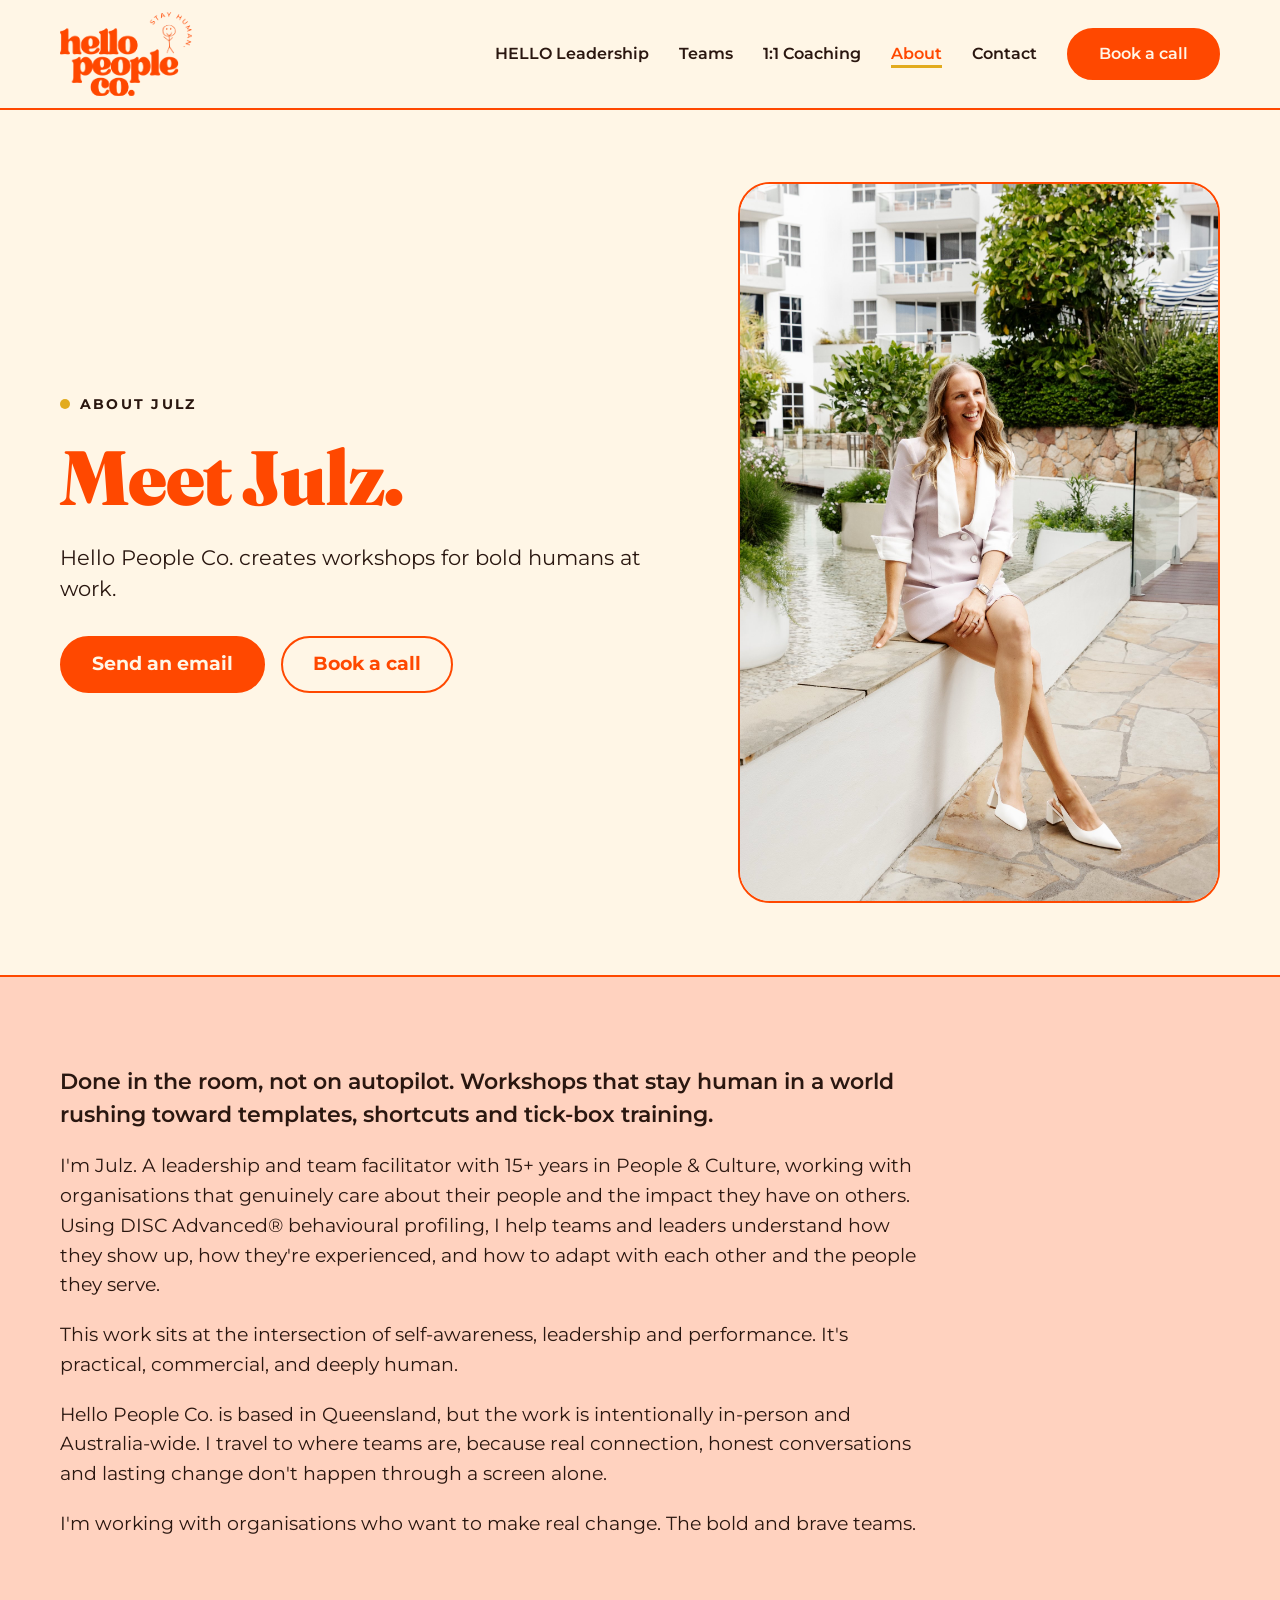
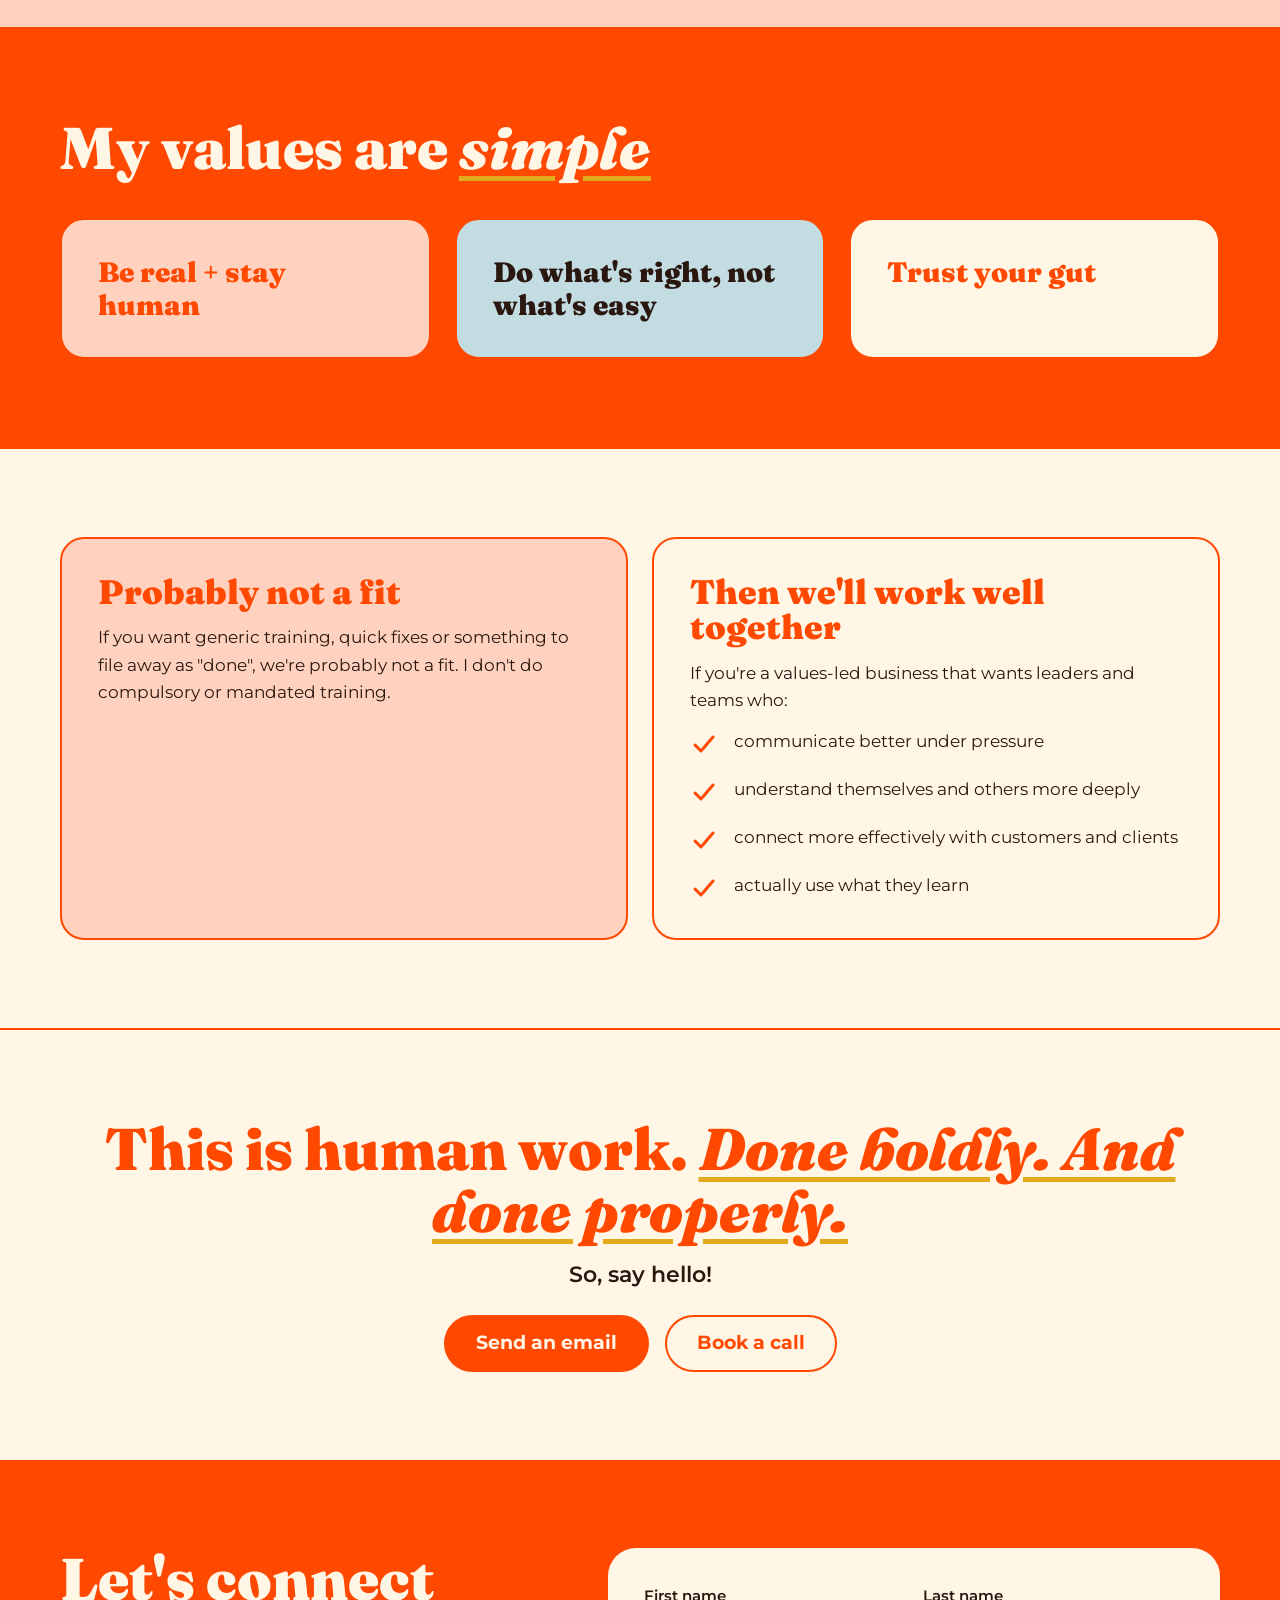
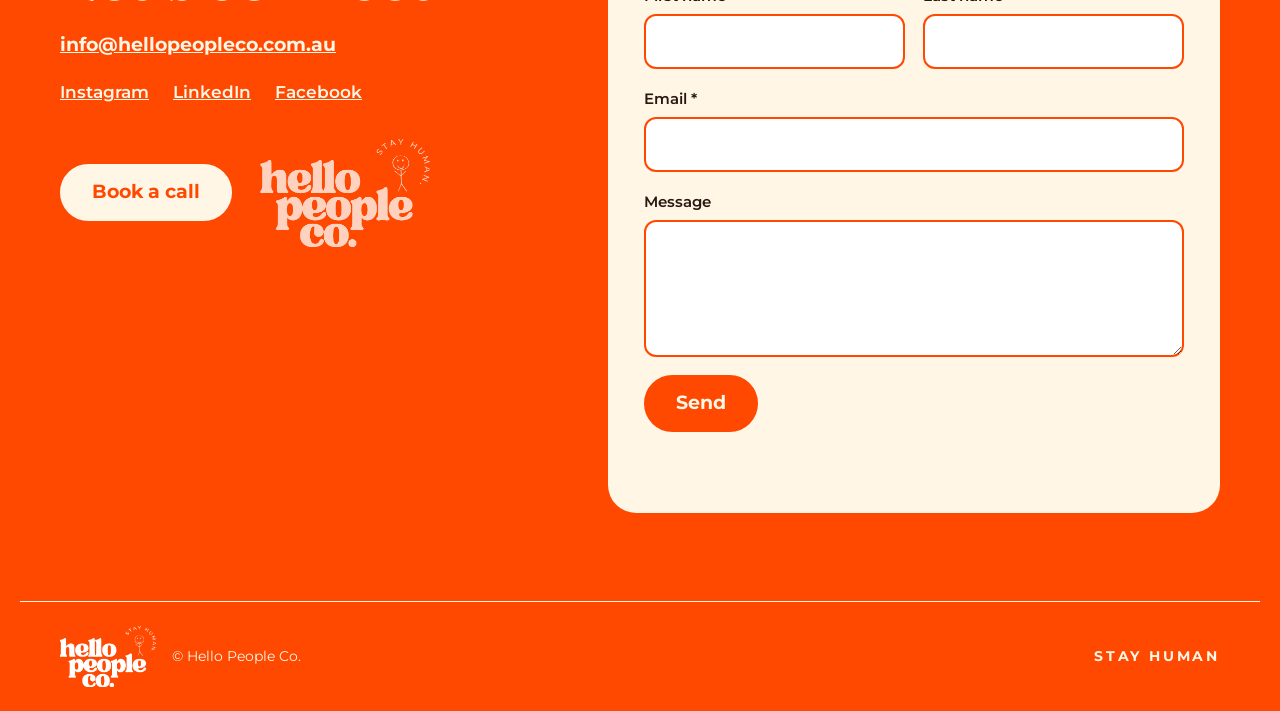
==== about.html @ 54e7c928 "Build the Hello People Co. static website from the approved design Six pages (home, HELLO Leadership" ====
<!doctype html>
<html lang="en-AU">
<head>
<meta charset="utf-8">
<meta name="viewport" content="width=device-width, initial-scale=1">
<title>About Julz Parkin | Hello People Co.</title>
<meta name="description" content="Julz Parkin is a leadership and team facilitator with 15+ years in People & Culture. Honest, practical, in-person workshops for bold humans at work, Australia-wide.">
<link rel="canonical" href="https://hellopeopleco.com.au/about">
<meta property="og:type" content="website">
<meta property="og:site_name" content="Hello People Co.">
<meta property="og:title" content="About Julz Parkin | Hello People Co.">
<meta property="og:description" content="Julz Parkin is a leadership and team facilitator with 15+ years in People & Culture. Honest, practical, in-person workshops for bold humans at work, Australia-wide.">
<meta property="og:url" content="https://hellopeopleco.com.au/about">
<meta property="og:image" content="https://hellopeopleco.com.au/images/julz-seated-by-water.jpg">
<meta name="twitter:card" content="summary_large_image">
<meta name="theme-color" content="#ff4800">
<link rel="icon" href="favicon.svg" type="image/svg+xml">
<link rel="preconnect" href="https://fonts.googleapis.com">
<link rel="preconnect" href="https://fonts.gstatic.com" crossorigin>
<link href="https://fonts.googleapis.com/css2?family=Fraunces:ital,opsz,wght@0,9..144,700..900;1,9..144,700..900&amp;family=Montserrat:wght@400;500;600;700&amp;display=swap" rel="stylesheet">
<link rel="stylesheet" href="css/style.css">
</head>
<body>
<a class="skip-link" href="#main">Skip to content</a>
<header class="site-header">
<div class="header-inner">
<a href="index.html" aria-label="Hello People Co. home"><span class="logo" style="--w:132px"><img src="images/logos/logo-orange.png" alt="Hello People Co. Stay Human" width="3375" height="4500"></span></a>
<button class="nav-toggle" type="button" aria-expanded="false" aria-controls="site-nav" aria-label="Menu"><svg width="22" height="22" viewBox="0 0 22 22" fill="none" stroke="currentColor" stroke-width="2.5" stroke-linecap="round" aria-hidden="true"><path d="M3 6h16M3 11h16M3 16h16"/></svg></button>
<nav class="site-nav" id="site-nav" aria-label="Main">
<ul><li><a href="hello-leadership.html">HELLO Leadership</a></li><li><a href="teams.html">Teams</a></li><li><a href="coaching.html">1:1 Coaching</a></li><li><a href="about.html" aria-current="page">About</a></li><li><a href="contact.html">Contact</a></li><li><a class="btn" href="https://calendar.app.google/rN4LzEFnqo8xVcpdA" rel="noopener">Book a call</a></li></ul>
</nav>
</div>
</header>

<main id="main">
<section class="band band--cream">
<div class="wrap wrap--tight">
<div class="hero-grid">
<div class="hero-text">
<p class="eyebrow">About Julz</p>
<h1>Meet Julz.</h1>
<p class="lede">Hello People Co. creates workshops for bold humans at work.</p>
<div class="btn-row"><a class="btn" href="mailto:info@hellopeopleco.com.au">Send an email</a><a class="btn btn--secondary" href="https://calendar.app.google/rN4LzEFnqo8xVcpdA" rel="noopener">Book a call</a></div>
</div>
<div class="hero-photo"><img class="photo photo--lg" src="images/julz-seated-by-water.jpg" alt="Julz seated by the water, laughing" width="1717" height="2576" loading="eager" decoding="async"></div>
</div>
</div>
</section>

<section class="band band--peach band--rule-top band--rule-bottom">
<div class="wrap">
<div class="stack stack--lg measure text-lg">
<p class="text-xl">Done in the room, not on autopilot. Workshops that stay human in a world rushing toward templates, shortcuts and tick-box training.</p>
<p>I'm Julz. A leadership and team facilitator with 15+ years in People &amp; Culture, working with organisations that genuinely care about their people and the impact they have on others. Using DISC Advanced&reg; behavioural profiling, I help teams and leaders understand how they show up, how they're experienced, and how to adapt with each other and the people they serve.</p>
<p>This work sits at the intersection of self-awareness, leadership and performance. It's practical, commercial, and deeply human.</p>
<p>Hello People Co. is based in Queensland, but the work is intentionally in-person and Australia-wide. I travel to where teams are, because real connection, honest conversations and lasting change don't happen through a screen alone.</p>
<p>I'm working with organisations who want to make real change. The bold and brave teams.</p>
</div>
</div>
</section>

<section class="band band--orange band--rule-bottom">
<div class="wrap">
<h2>My values are <em>simple</em></h2>
<div class="row row--3 row--stretch"><div class="card card--peach card--lg"><p class="value">Be real + stay human</p></div><div class="card card--blue card--lg"><p class="value">Do what's right, not what's easy</p></div><div class="card card--lg"><p class="value">Trust your gut</p></div></div>
</div>
</section>

<section class="band band--cream">
<div class="wrap">
<div class="row row--2 row--stretch">
<div class="card card--peach card--lg"><h2>Probably not a fit</h2><p>If you want generic training, quick fixes or something to file away as "done", we're probably not a fit. I don't do compulsory or mandated training.</p></div>
<div class="card card--lg"><h2>Then we'll work well together</h2><p>If you're a values-led business that wants leaders and teams who:</p><ul class="list"><li><svg class="icon" viewBox="0 0 28 28" fill="none" stroke="currentColor" stroke-width="3" stroke-linecap="round" stroke-linejoin="round" aria-hidden="true"><path d="M5 15l6 6L23 7"/></svg><span>communicate better under pressure</span></li><li><svg class="icon" viewBox="0 0 28 28" fill="none" stroke="currentColor" stroke-width="3" stroke-linecap="round" stroke-linejoin="round" aria-hidden="true"><path d="M5 15l6 6L23 7"/></svg><span>understand themselves and others more deeply</span></li><li><svg class="icon" viewBox="0 0 28 28" fill="none" stroke="currentColor" stroke-width="3" stroke-linecap="round" stroke-linejoin="round" aria-hidden="true"><path d="M5 15l6 6L23 7"/></svg><span>connect more effectively with customers and clients</span></li><li><svg class="icon" viewBox="0 0 28 28" fill="none" stroke="currentColor" stroke-width="3" stroke-linecap="round" stroke-linejoin="round" aria-hidden="true"><path d="M5 15l6 6L23 7"/></svg><span>actually use what they learn</span></li></ul></div>
</div>
</div>
</section>

<section class="band band--cream band--rule-top">
<div class="wrap">
<div class="stack center"><h2>This is human work. <em>Done boldly. And done properly.</em></h2><p class="text-xl">So, say hello!</p><div class="btn-row btn-row--center"><a class="btn" href="mailto:info@hellopeopleco.com.au">Send an email</a><a class="btn btn--secondary" href="https://calendar.app.google/rN4LzEFnqo8xVcpdA" rel="noopener">Book a call</a></div></div>
</div>
</section>

</main>
<section id="contact" class="band band--orange contact-band">
<div class="wrap">
<div class="contact-info">
<h2>Let's connect</h2>
<p class="text-lg"><a href="mailto:info@hellopeopleco.com.au" class="bold">info@hellopeopleco.com.au</a></p>
<p class="social"><a href="https://www.instagram.com/hellopeople_co" rel="noopener">Instagram</a> <a href="https://www.linkedin.com/in/julz-parkin-51998225/" rel="noopener">LinkedIn</a> <a href="https://www.facebook.com/hellohellopeopleco" rel="noopener">Facebook</a></p>
<div class="contact-actions"><a class="btn btn--secondary" href="https://calendar.app.google/rN4LzEFnqo8xVcpdA" rel="noopener">Book a call</a><span class="logo" style="--w:170px"><img src="images/logos/logo-peach.png" alt="Hello People Co. Stay Human" width="3375" height="4500" loading="lazy"></span></div>
</div>
<form class="form" action="https://formspree.io/f/REPLACE_WITH_CONTACT_FORM_ID" method="POST" data-done="Thanks! Your message is on its way. I will be in touch soon.">
<input type="hidden" name="_subject" value="New message from the Hello People Co. website">
<div class="hp" aria-hidden="true"><label>Leave this empty <input type="text" name="_gotcha" tabindex="-1" autocomplete="off"></label></div>
<div class="field"><label for="c-first_name">First name</label><input id="c-first_name" name="first_name" type="text"></div><div class="field"><label for="c-last_name">Last name</label><input id="c-last_name" name="last_name" type="text"></div><div class="field field--full"><label for="c-email">Email *</label><input id="c-email" name="email" type="email" required autocomplete="email"></div><div class="field field--full"><label for="c-message">Message</label><textarea id="c-message" name="message" rows="4"></textarea></div>
<button class="btn" type="submit">Send</button>
<p class="form-status" role="status" aria-live="polite"></p>
</form>
</div>
<div class="site-footer"><span class="brand"><span class="logo" style="--w:96px"><img src="images/logos/logo-white.png" alt="Hello People Co. Stay Human" width="3375" height="4500" loading="lazy"></span><span>&copy; Hello People Co.</span></span><span class="tag">STAY HUMAN</span></div>
</section>

<script src="js/site.js" defer></script>
</body>
</html>
---- css/style.css ----
/* Hello People Co. website styles
   Colours: orange + peach main, butter yellow background, blue supporting, mustard small accent only.
   Rules: no brown headings/backgrounds, never brown with mustard, no text on mustard.
   Headings: Fraunces is a stand-in until the Tan Tangkiwood font file and web licence are added (see --font-head). */
:root{
  --orange:#ff4800;
  --peach:#ffd2bf;
  --cream:#fff6e6;
  --blue:#c2dce1;
  --mustard:#e2ab1e;
  --ink:#2a1710;
  --font-head:'Fraunces',Georgia,serif;
  --font-body:'Montserrat',Arial,sans-serif;
}
*,*::before,*::after{box-sizing:border-box}
html{scroll-behavior:smooth}
body{margin:0;background:var(--cream);color:var(--ink);font-family:var(--font-body);font-size:17px;line-height:1.6}
img{max-width:100%;height:auto;display:block}
p{margin:0}
a{color:var(--ink)}
a:hover{color:var(--orange)}
:focus-visible{outline:3px solid var(--ink);outline-offset:3px}
.band--orange :focus-visible{outline-color:var(--cream)}
.skip-link{position:absolute;left:-999px;top:0;background:var(--orange);color:var(--cream);padding:12px 20px;z-index:100;border-radius:0 0 12px 0}
.skip-link:focus{left:0}

/* Headings */
h1,h2,h3{font-family:var(--font-head);font-weight:900;margin:0;color:var(--orange)}
h1{font-size:clamp(2.75rem,6vw,5.25rem);line-height:1.02;letter-spacing:-.02em}
h2{font-size:clamp(2.1rem,4.6vw,3.75rem);line-height:1.05}
h3{font-size:1.75rem;line-height:1.15}
em{font-style:italic;text-decoration:underline;text-decoration-color:var(--mustard);text-decoration-thickness:.09em;text-underline-offset:.12em}
.nowrap{white-space:nowrap}
.lede{font-size:1.3rem;line-height:1.5;max-width:620px}
.text-lg{font-size:1.2rem;line-height:1.55}
.text-xl{font-size:1.375rem;line-height:1.5;font-weight:600}
.bold{font-weight:700}
.measure{max-width:860px}
.eyebrow{display:flex;align-items:center;gap:10px;font-size:.875rem;font-weight:700;letter-spacing:.16em;text-transform:uppercase}
.eyebrow::before{content:"";flex:none;width:10px;height:10px;border-radius:50%;background:var(--mustard)}

/* Bands (full-width sections) */
.band{border-color:var(--orange)}
.band--cream{background:var(--cream)}
.band--peach{background:var(--peach)}
.band--orange{background:var(--orange);color:var(--cream)}
.band--blue{background:var(--blue)}
.band--rule-top{border-top:2px solid var(--orange)}
.band--rule-bottom{border-bottom:2px solid var(--orange)}
.band--orange h1,.band--orange h2,.band--orange h3{color:var(--cream)}
.band--orange a:not(.btn){color:var(--cream)}
.band--blue h2,.band--blue h3{color:var(--ink)}
.wrap{max-width:1240px;margin:0 auto;padding:88px 40px;display:flex;flex-direction:column;gap:40px}
.wrap--tight{padding-top:72px;padding-bottom:72px}
.wrap--row{flex-direction:row;flex-wrap:wrap}

/* Header */
.site-header{background:var(--cream);border-bottom:2px solid var(--orange);position:relative;z-index:10}
.header-inner{max-width:1240px;margin:0 auto;padding:12px 40px;display:flex;align-items:center;justify-content:space-between;gap:20px}
.logo{display:block;position:relative;overflow:hidden;width:var(--w,132px);aspect-ratio:2622/1672;flex:none}
.logo img{position:absolute;max-width:none;width:128.72%;height:auto;left:-14.23%;top:-79.97%}
.site-nav ul{list-style:none;margin:0;padding:0;display:flex;align-items:center;gap:8px 30px}
.site-nav a{text-decoration:none;font-weight:600;font-size:1rem;color:var(--ink)}
.site-nav a:hover,.site-nav a[aria-current="page"]{color:var(--orange)}
.site-nav a[aria-current="page"]{text-decoration:underline;text-decoration-color:var(--mustard);text-decoration-thickness:3px;text-underline-offset:6px}
.site-nav .btn{color:var(--cream)}
.site-nav .btn:hover{color:var(--orange);background:var(--cream)}
.nav-toggle{display:none;align-items:center;justify-content:center;width:46px;height:46px;border:2px solid var(--orange);border-radius:999px;background:var(--cream);color:var(--orange);cursor:pointer;padding:0}

/* Buttons */
.btn{display:inline-block;text-decoration:none;font:inherit;font-weight:700;font-size:1.1875rem;line-height:1.3;padding:14px 30px;border-radius:999px;border:2px solid var(--orange);background:var(--orange);color:var(--cream);white-space:nowrap;text-align:center;cursor:pointer}
.btn:hover{background:var(--cream);color:var(--orange)}
.btn--secondary{background:var(--cream);color:var(--orange)}
.btn--secondary:hover{background:var(--orange);color:var(--cream)}
.btn--sm{font-size:1.0625rem;padding:12px 22px}
.band--orange .btn--secondary{background:var(--cream);color:var(--orange);border-color:var(--cream)}
.band--orange .btn--secondary:hover{background:var(--orange);color:var(--cream)}
.btn-row{display:flex;flex-wrap:wrap;gap:16px;margin-top:8px}
.btn-row--center{justify-content:center}

/* Hero */
.hero-grid{display:flex;flex-wrap:wrap;align-items:center;gap:56px}
.hero-text{flex:1 1 520px;min-width:0;display:flex;flex-direction:column;gap:24px}
.hero-photo{flex:1 1 380px;min-width:0}
.hero-cards{display:flex;flex-wrap:wrap;gap:20px;align-items:stretch}
.hero-cards>.card{flex:1 1 260px}
.meta-line{font-size:1rem;font-weight:700;letter-spacing:.12em;text-transform:uppercase}

/* Layout helpers */
.row{display:flex;flex-wrap:wrap;gap:24px}
.row>*{flex:1 1 300px;min-width:0}
.row--2>*{flex:1 1 460px}
.row--3>*{flex:1 1 280px}
.row--4{gap:20px}
.row--4>*{flex:1 1 240px}
.row--stretch{align-items:stretch}
.row--top{align-items:flex-start}
.row--wide{gap:48px}
.split{display:flex;flex-wrap:wrap;align-items:center;gap:56px}
.split__text{flex:1 1 480px;min-width:0;display:flex;flex-direction:column;gap:20px}
.split__photo{flex:0 1 440px;min-width:0}
.stack{display:flex;flex-direction:column;gap:16px}
.stack--lg{gap:20px}
.center{text-align:center;align-items:center}

/* Photos */
.photo{width:100%;height:auto;border:2px solid var(--orange);border-radius:24px}
.photo--lg{border-radius:32px}
.band--orange .photo{border-color:var(--cream)}
.photo-row{display:flex;flex-wrap:wrap;gap:24px;align-items:flex-start}
.photo-row .photo{flex:1 1 280px;min-width:0}

/* Cards */
.card{display:flex;flex-direction:column;gap:14px;background:var(--cream);color:var(--ink);border:2px solid var(--orange);border-radius:24px;padding:32px}
.card--peach{background:var(--peach)}
.card--blue{background:var(--blue)}
.card--orange{background:var(--orange);color:var(--cream)}
.card--lg{padding:36px}
.card--sm{padding:28px}
.card--row{flex-direction:row;align-items:flex-start;gap:16px}
.card--bare{background:transparent;border:0;padding:8px 0}
.card h3{color:var(--orange)}
.card--blue h3{color:var(--ink)}
.card--orange h3{color:var(--cream)}
.card .grow{flex:1}
.card .grow-p{flex:1;line-height:1.55}
.card h2{font-size:2.125rem}
.band--blue .card h3{color:var(--orange)}
.band--blue .card--blue h3{color:var(--ink)}
.value{font-family:var(--font-head);font-weight:900;font-size:1.75rem;line-height:1.15;color:var(--orange)}
.card--blue .value{color:var(--ink)}

/* Steps */
.step__num{font-family:var(--font-head);font-weight:900;font-size:3rem;line-height:1;color:var(--orange)}
.step h3{font-family:var(--font-body);font-size:1.375rem;font-weight:700;line-height:1.25}
.steps-head{display:flex;flex-wrap:wrap;align-items:flex-end;justify-content:space-between;gap:24px}
.steps-head .stack{gap:12px}
.band--blue .steps-head h2{color:var(--ink)}
.band--blue .step .step__num{color:var(--orange)}

/* Lists */
.list{list-style:none;margin:0;padding:0;display:flex;flex-direction:column;gap:18px}
.list li{display:flex;gap:16px;align-items:flex-start}
.icon{flex:none;margin-top:2px;color:var(--orange);width:28px;height:28px}
.checks{font-size:1.125rem;font-weight:600}
.checks p{font-weight:600}

/* Reviews */
.group-title{font-family:var(--font-head);font-weight:900;font-size:1.875rem;line-height:1.15;color:var(--ink);margin:8px 0 0}
.quote{margin:0;display:flex;flex-direction:column;justify-content:space-between;gap:20px;background:var(--cream);color:var(--ink);border:2px solid var(--orange);border-radius:24px;padding:32px}
.quote blockquote{margin:0;line-height:1.6}
.quote figcaption{font-weight:700}
.quote .role{font-weight:500;display:block}
.quote .program{font-weight:500;font-size:.9375rem;display:block}
.stars{color:var(--mustard);letter-spacing:.1em;display:block}
.featured-quote{margin:0;background:var(--orange);color:var(--cream);border-radius:32px;padding:52px;display:flex;flex-wrap:wrap;gap:28px 56px;align-items:flex-start}
.featured-quote blockquote{margin:0;flex:1 1 420px;min-width:0;font-family:var(--font-head);font-weight:900;font-size:clamp(1.9rem,3.4vw,2.875rem);line-height:1.15;letter-spacing:-.01em}
.featured-quote .more{flex:1 1 380px;min-width:0;display:flex;flex-direction:column;gap:16px}
.featured-quote figcaption{font-weight:700;margin-top:4px}
.featured-quote .role{font-weight:500;display:block}

/* CTA + stripe */
.cta-panel{background:var(--peach);border:2px solid var(--orange);border-radius:56px;padding:64px 48px;display:flex;flex-direction:column;align-items:center;gap:20px;text-align:center}
.cta-panel h2{max-width:820px;font-size:clamp(2.1rem,4.6vw,3.75rem);line-height:1.08}
.cta-panel p{max-width:640px;font-size:1.25rem}
.stripe{height:32px;background:var(--mustard);border-bottom:2px solid var(--orange)}

/* Forms */
.form{display:flex;flex-wrap:wrap;gap:18px;background:var(--cream);color:var(--ink);border-radius:28px;padding:36px}
.form--bordered{border:2px solid var(--orange)}
.field{flex:1 1 200px;display:flex;flex-direction:column;gap:6px}
.field--full{flex-basis:100%}
.field label{font-weight:600;font-size:.9375rem}
.field input,.field textarea{font:inherit;color:var(--ink);padding:12px 14px;border:2px solid var(--orange);border-radius:12px;background:#fff;width:100%}
.field textarea{resize:vertical}
.field input:focus-visible,.field textarea:focus-visible{outline:3px solid var(--ink)}
.hp{position:absolute;left:-9999px;height:0;overflow:hidden}
.form-status{flex-basis:100%;font-weight:600;min-height:1.6em}
.form-status.is-error{color:#b00020}

/* Contact band + footer */
.contact-band .wrap{flex-direction:row;flex-wrap:wrap;gap:56px}
.contact-info{flex:1 1 360px;min-width:0;display:flex;flex-direction:column;gap:20px}
.contact-info .form-col{flex:1 1 480px}
.contact-band .form{flex:1 1 480px;min-width:0}
.social{display:flex;flex-wrap:wrap;gap:8px 24px;font-weight:600}
.contact-actions{display:flex;flex-wrap:wrap;align-items:center;gap:28px;margin-top:12px}
.site-footer{border-top:1px solid var(--cream);max-width:1240px;margin:0 auto;padding:24px 40px;display:flex;flex-wrap:wrap;justify-content:space-between;align-items:center;gap:12px;font-size:.875rem}
.site-footer .brand{display:flex;align-items:center;gap:16px}
.site-footer .tag{font-weight:700;letter-spacing:.2em}

/* Tablet + phone */
@media (max-width:900px){
  .header-inner{padding:12px 20px}
  .nav-toggle{display:flex}
  .site-nav{position:absolute;left:0;right:0;top:100%;background:var(--cream);border-bottom:2px solid var(--orange);display:none}
  .site-nav.is-open{display:block}
  .site-nav ul{flex-direction:column;align-items:flex-start;padding:20px;gap:18px}
  .site-nav a{font-size:1.125rem}
  .hero-grid{gap:32px}
}
@media (max-width:700px){
  body{font-size:16px}
  .wrap{padding:56px 20px;gap:28px}
  .wrap--tight{padding-top:48px;padding-bottom:48px}
  .hero-grid{gap:28px}
  .row,.photo-row{gap:18px}
  .split,.row--wide{gap:28px}
  .btn{white-space:normal;font-size:1.0625rem;padding:13px 24px}
  .lede{font-size:1.125rem}
  .card,.card--lg{padding:24px}
  .card--sm{padding:22px}
  .quote{padding:24px}
  .featured-quote{padding:28px 24px;border-radius:24px}
  .cta-panel{padding:36px 24px;border-radius:32px}
  .form{padding:24px;border-radius:24px}
  .stripe{height:20px}
  .site-footer{padding:20px}
  .row>*,.row--2>*,.row--3>*,.row--4>*{flex-basis:100%}
  .hero-cards>.card{flex-basis:100%}
}
@media (prefers-reduced-motion:reduce){html{scroll-behavior:auto}}
.plain{text-decoration:none}
.band--tight .wrap{padding-top:72px;padding-bottom:72px}
.band--tight h2{font-size:clamp(2rem,3.8vw,3.125rem)}
.blue-word{color:var(--blue);text-decoration:none}
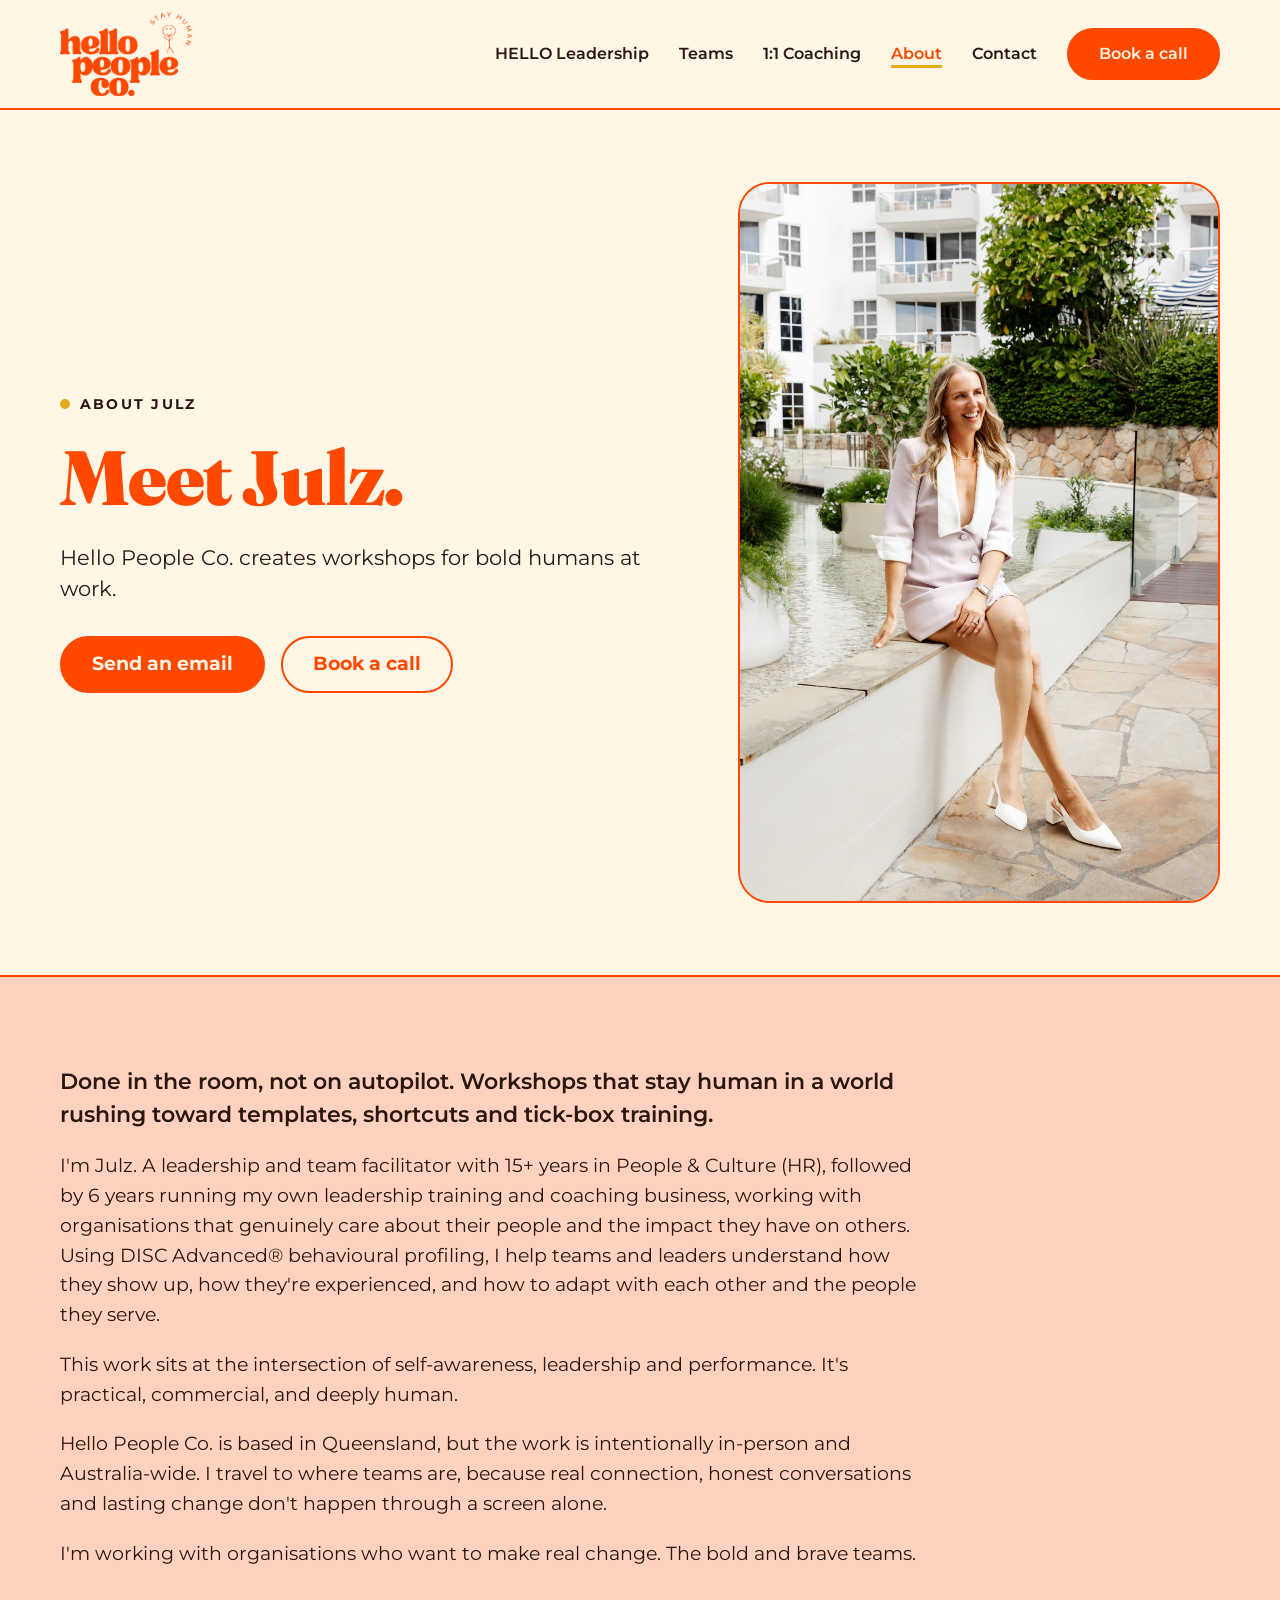
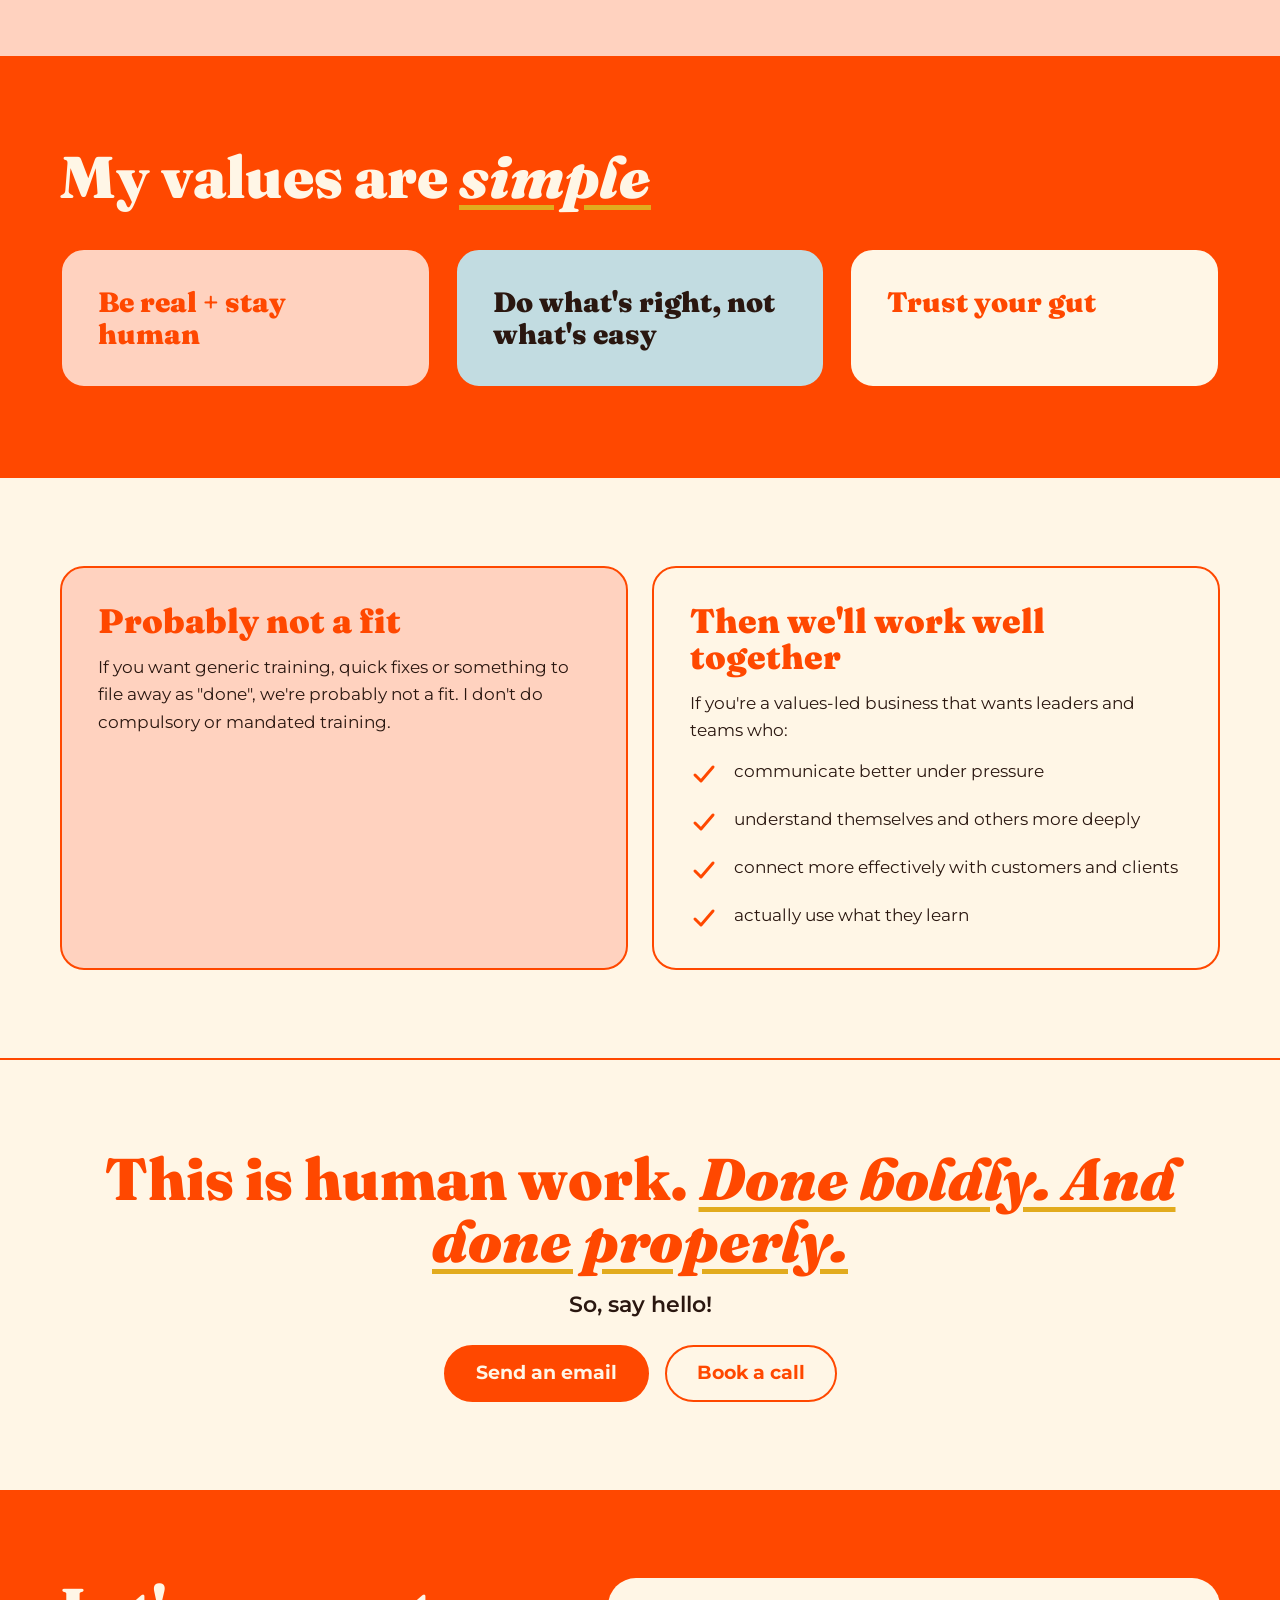
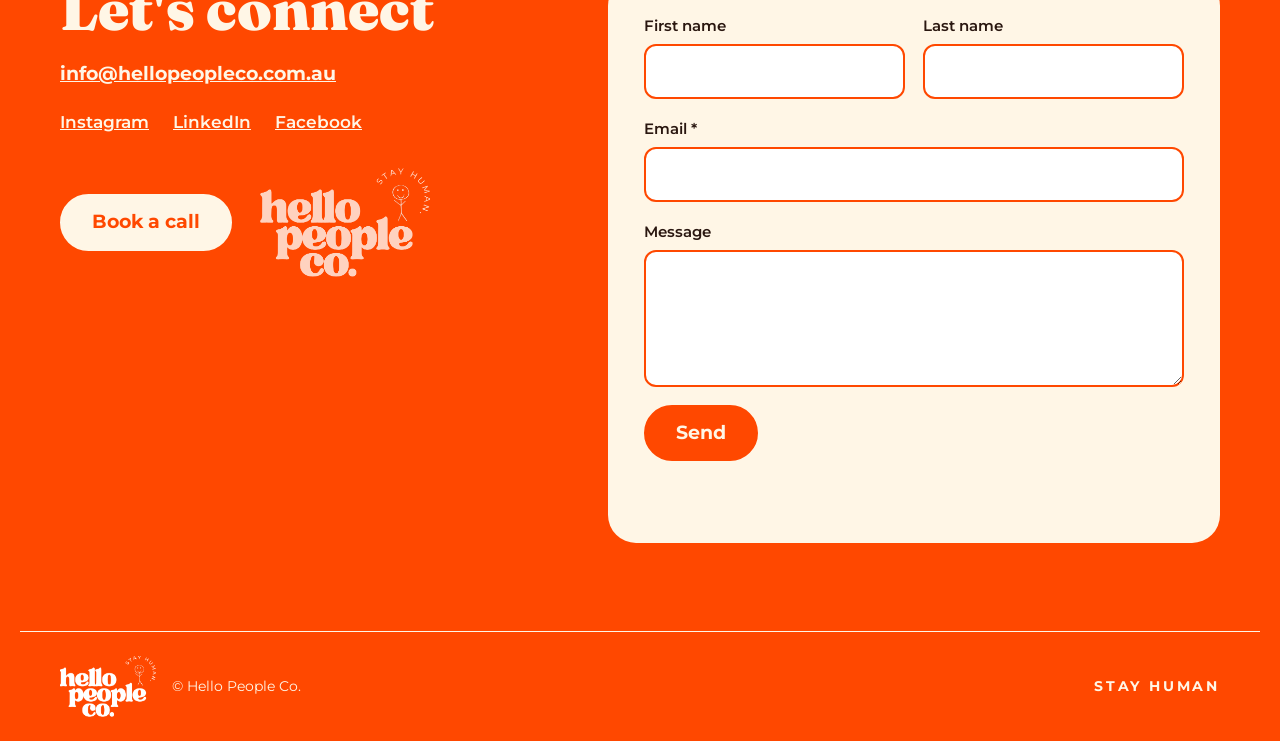
==== commit 1fb21c1c: "About: add 6 years of leadership training and coaching business Co-Authored-By: Claude Sonnet 5.5 <n" ====
--- a/about.html
+++ b/about.html
@@ -51,7 +51,7 @@
 <div class="wrap">
 <div class="stack stack--lg measure text-lg">
 <p class="text-xl">Done in the room, not on autopilot. Workshops that stay human in a world rushing toward templates, shortcuts and tick-box training.</p>
-<p>I'm Julz. A leadership and team facilitator with 15+ years in People &amp; Culture, working with organisations that genuinely care about their people and the impact they have on others. Using DISC Advanced&reg; behavioural profiling, I help teams and leaders understand how they show up, how they're experienced, and how to adapt with each other and the people they serve.</p>
+<p>I'm Julz. A leadership and team facilitator with 15+ years in People &amp; Culture (HR), followed by 6 years running my own leadership training and coaching business, working with organisations that genuinely care about their people and the impact they have on others. Using DISC Advanced&reg; behavioural profiling, I help teams and leaders understand how they show up, how they're experienced, and how to adapt with each other and the people they serve.</p>
 <p>This work sits at the intersection of self-awareness, leadership and performance. It's practical, commercial, and deeply human.</p>
 <p>Hello People Co. is based in Queensland, but the work is intentionally in-person and Australia-wide. I travel to where teams are, because real connection, honest conversations and lasting change don't happen through a screen alone.</p>
 <p>I'm working with organisations who want to make real change. The bold and brave teams.</p>
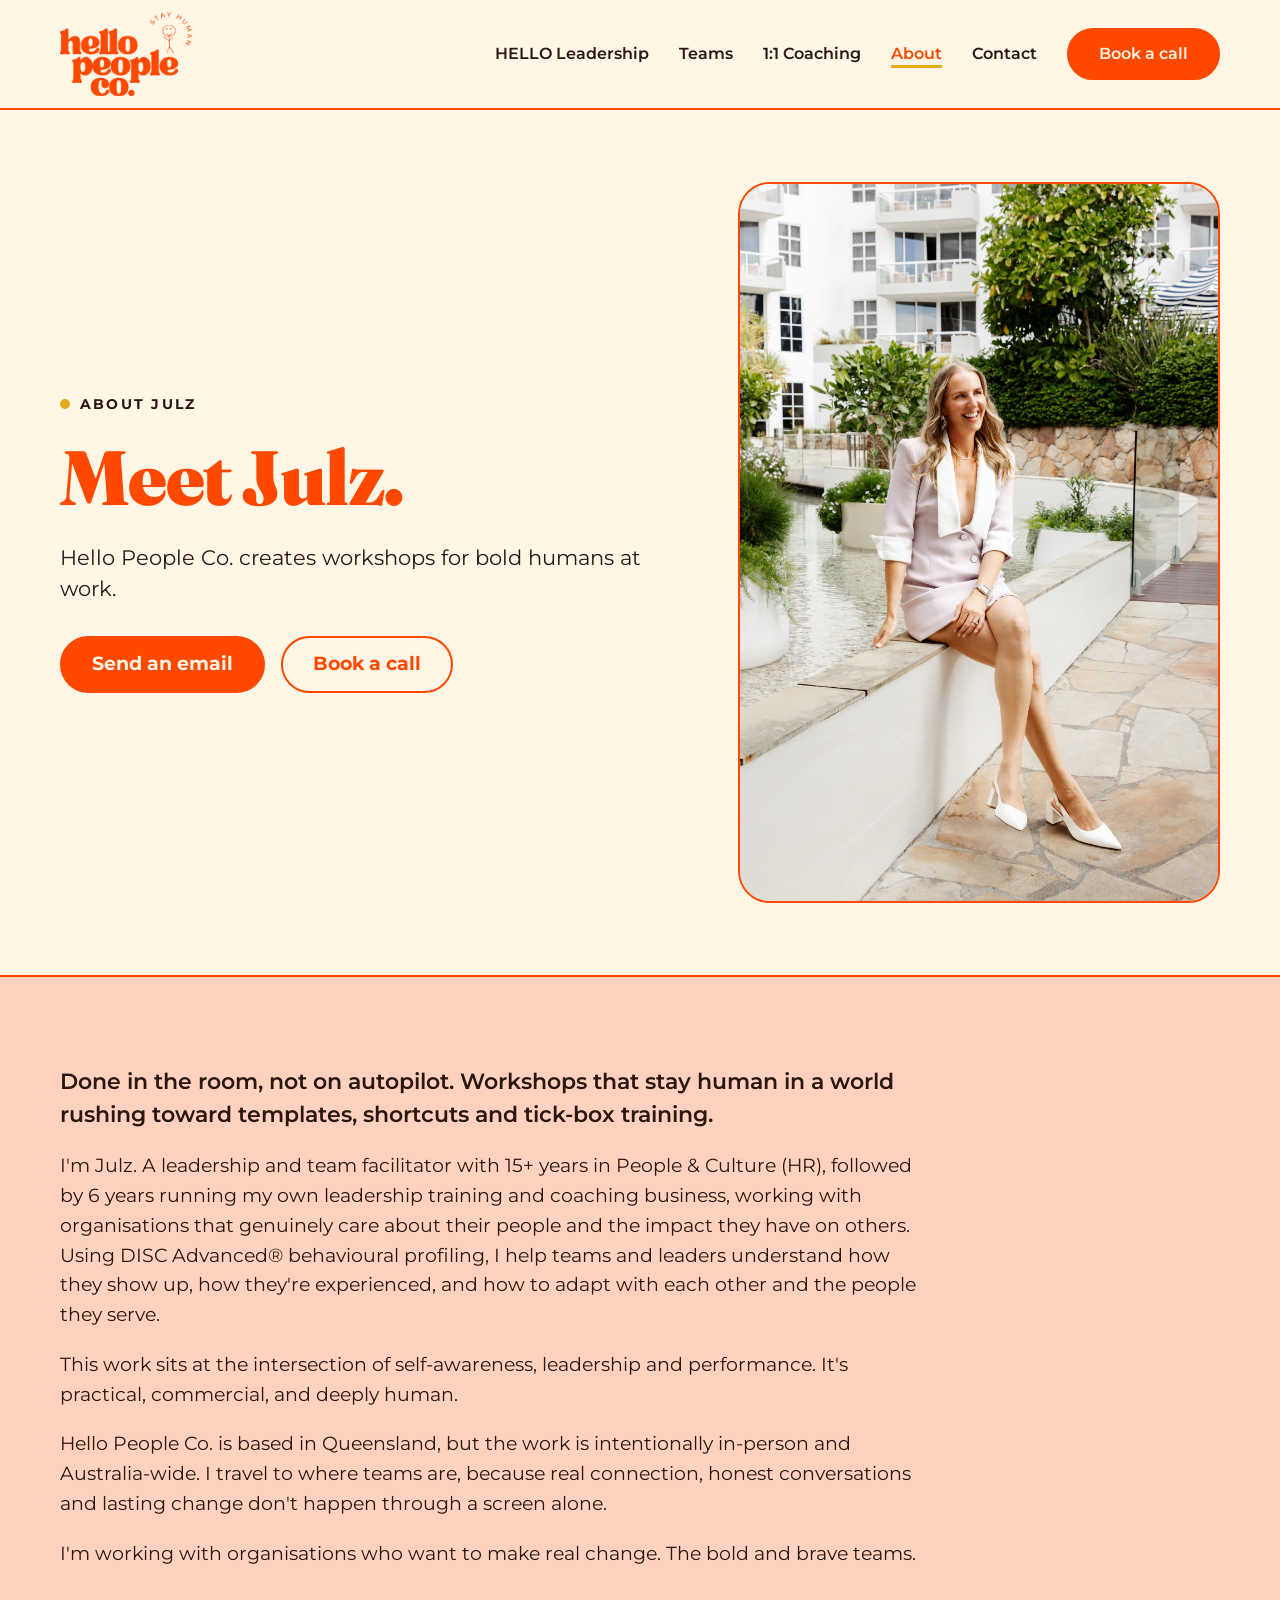
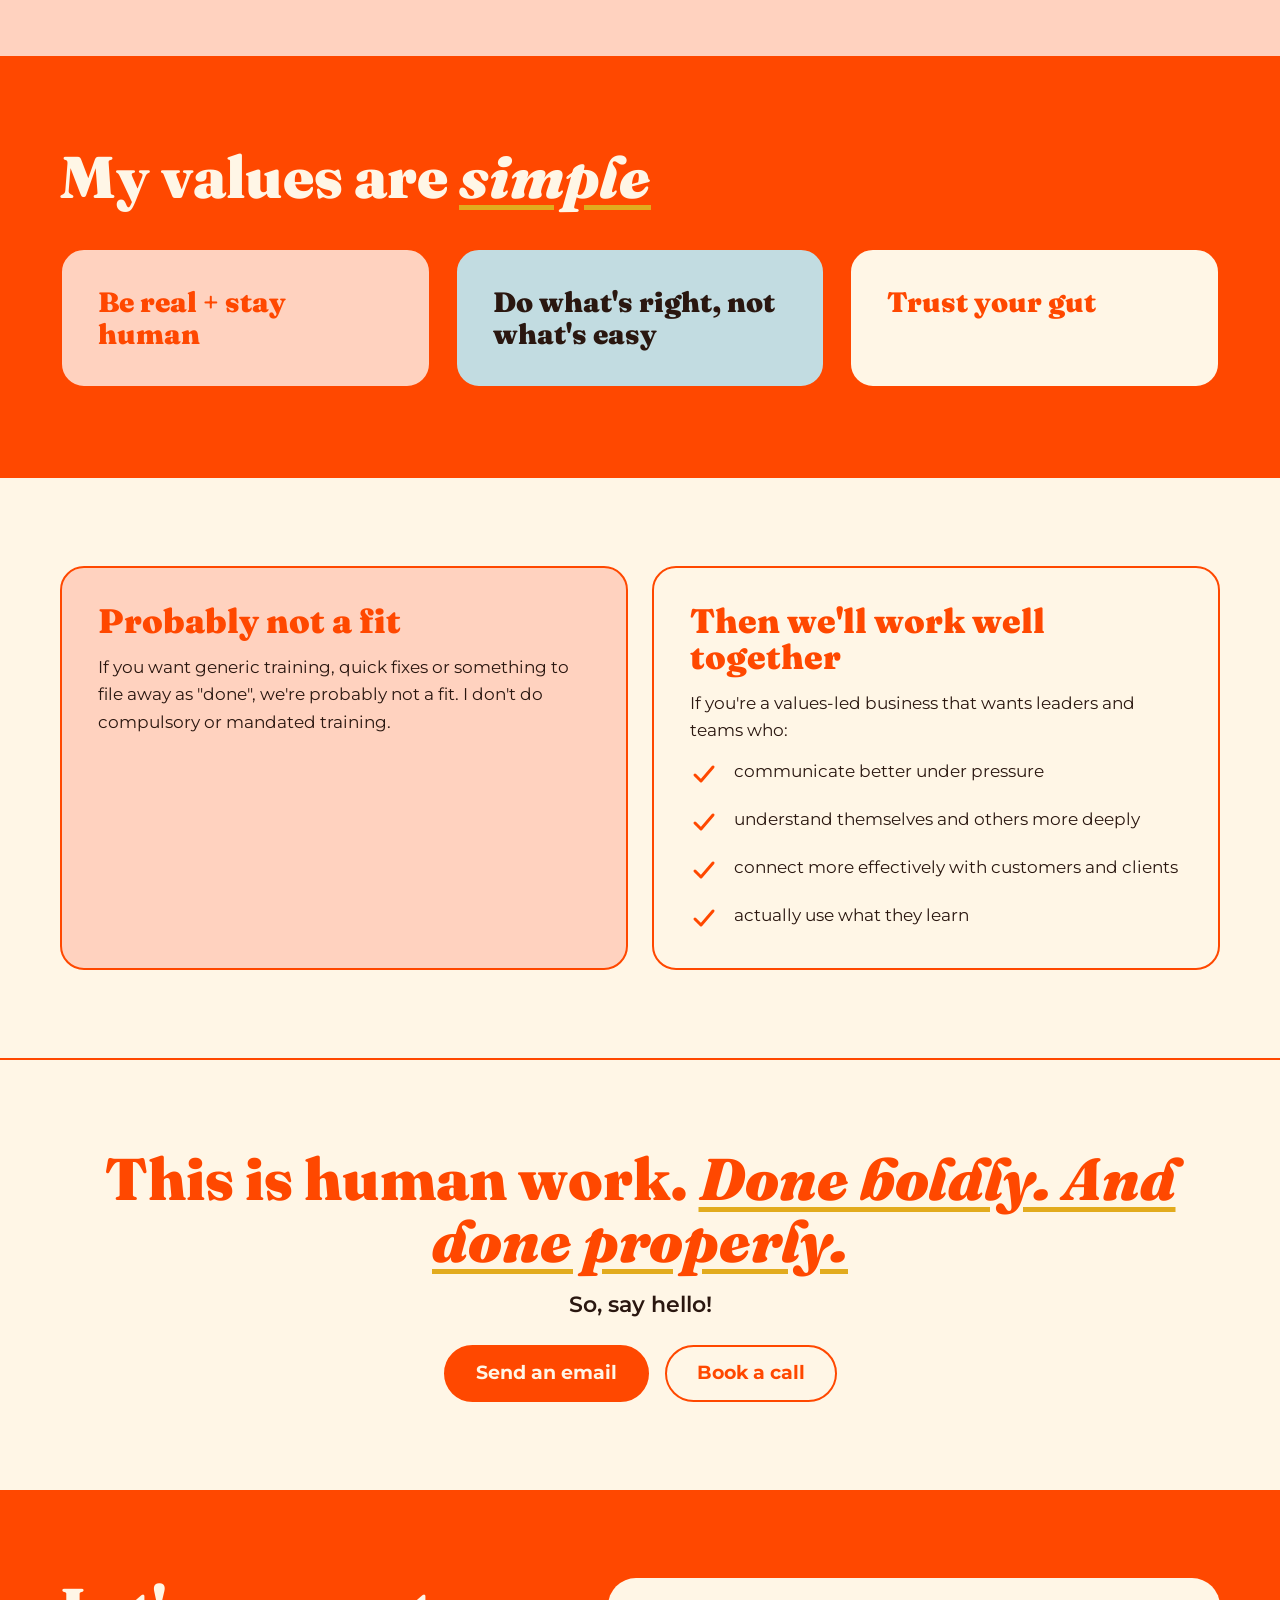
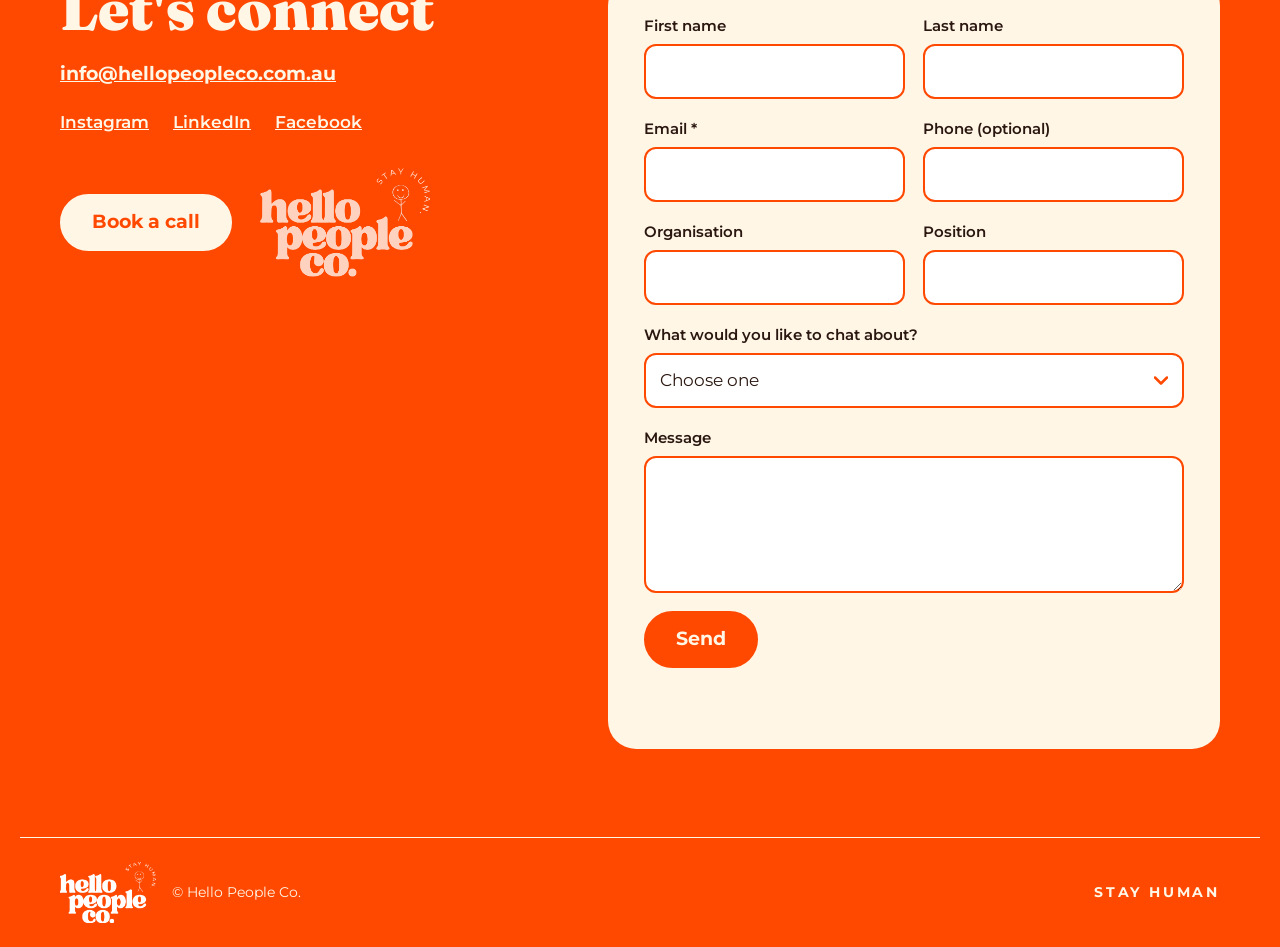
==== commit 4164d81d: "Contact form: add phone, organisation, position and topic dropdown Co-Authored-By: Claude Sonnet 5.5" ====
--- a/about.html
+++ b/about.html
@@ -90,10 +90,10 @@
 <p class="social"><a href="https://www.instagram.com/hellopeople_co" rel="noopener">Instagram</a> <a href="https://www.linkedin.com/in/julz-parkin-51998225/" rel="noopener">LinkedIn</a> <a href="https://www.facebook.com/hellohellopeopleco" rel="noopener">Facebook</a></p>
 <div class="contact-actions"><a class="btn btn--secondary" href="https://calendar.app.google/rN4LzEFnqo8xVcpdA" rel="noopener">Book a call</a><span class="logo" style="--w:170px"><img src="images/logos/logo-peach.png" alt="Hello People Co. Stay Human" width="3375" height="4500" loading="lazy"></span></div>
 </div>
-<form class="form" action="https://formspree.io/f/REPLACE_WITH_CONTACT_FORM_ID" method="POST" data-done="Thanks! Your message is on its way. I will be in touch soon.">
+<form class="form" action="https://formspree.io/f/mljbjlkk" method="POST" data-done="Thanks! Your message is on its way. I will be in touch soon.">
 <input type="hidden" name="_subject" value="New message from the Hello People Co. website">
 <div class="hp" aria-hidden="true"><label>Leave this empty <input type="text" name="_gotcha" tabindex="-1" autocomplete="off"></label></div>
-<div class="field"><label for="c-first_name">First name</label><input id="c-first_name" name="first_name" type="text"></div><div class="field"><label for="c-last_name">Last name</label><input id="c-last_name" name="last_name" type="text"></div><div class="field field--full"><label for="c-email">Email *</label><input id="c-email" name="email" type="email" required autocomplete="email"></div><div class="field field--full"><label for="c-message">Message</label><textarea id="c-message" name="message" rows="4"></textarea></div>
+<div class="field"><label for="c-first_name">First name</label><input id="c-first_name" name="first_name" type="text"></div><div class="field"><label for="c-last_name">Last name</label><input id="c-last_name" name="last_name" type="text"></div><div class="field"><label for="c-email">Email *</label><input id="c-email" name="email" type="email" required autocomplete="email"></div><div class="field"><label for="c-phone">Phone (optional)</label><input id="c-phone" name="phone" type="tel" autocomplete="tel"></div><div class="field"><label for="c-organisation">Organisation</label><input id="c-organisation" name="organisation" type="text"></div><div class="field"><label for="c-position">Position</label><input id="c-position" name="position" type="text"></div><div class="field field--full"><label for="c-topic">What would you like to chat about?</label><select id="c-topic" name="topic"><option value="" selected disabled>Choose one</option><option>In-house leadership programs or team workshops</option><option>HELLO Leadership</option><option>1:1 coaching</option><option>DISC Profiling</option><option>Something else</option></select></div><div class="field field--full"><label for="c-message">Message</label><textarea id="c-message" name="message" rows="4"></textarea></div>
 <button class="btn" type="submit">Send</button>
 <p class="form-status" role="status" aria-live="polite"></p>
 </form>
--- a/css/style.css
+++ b/css/style.css
@@ -171,9 +171,9 @@
 .field{flex:1 1 200px;display:flex;flex-direction:column;gap:6px}
 .field--full{flex-basis:100%}
 .field label{font-weight:600;font-size:.9375rem}
-.field input,.field textarea{font:inherit;color:var(--ink);padding:12px 14px;border:2px solid var(--orange);border-radius:12px;background:#fff;width:100%}
+.field input,.field textarea,.field select{font:inherit;color:var(--ink);padding:12px 14px;border:2px solid var(--orange);border-radius:12px;background:#fff;width:100%}
 .field textarea{resize:vertical}
-.field input:focus-visible,.field textarea:focus-visible{outline:3px solid var(--ink)}
+.field input:focus-visible,.field textarea:focus-visible,.field select:focus-visible{outline:3px solid var(--ink)}
 .hp{position:absolute;left:-9999px;height:0;overflow:hidden}
 .form-status{flex-basis:100%;font-weight:600;min-height:1.6em}
 .form-status.is-error{color:#b00020}
@@ -224,3 +224,5 @@
 .band--tight .wrap{padding-top:72px;padding-bottom:72px}
 .band--tight h2{font-size:clamp(2rem,3.8vw,3.125rem)}
 .blue-word{color:var(--blue);text-decoration:none}
+
+.field select{appearance:none;-webkit-appearance:none;background-image:url("data:image/svg+xml,%3Csvg xmlns='http://www.w3.org/2000/svg' width='14' height='9' viewBox='0 0 14 9' fill='none' stroke='%23ff4800' stroke-width='2.5' stroke-linecap='round' stroke-linejoin='round'%3E%3Cpath d='M1 1.5l6 6 6-6'/%3E%3C/svg%3E");background-repeat:no-repeat;background-position:right 14px center;padding-right:40px}
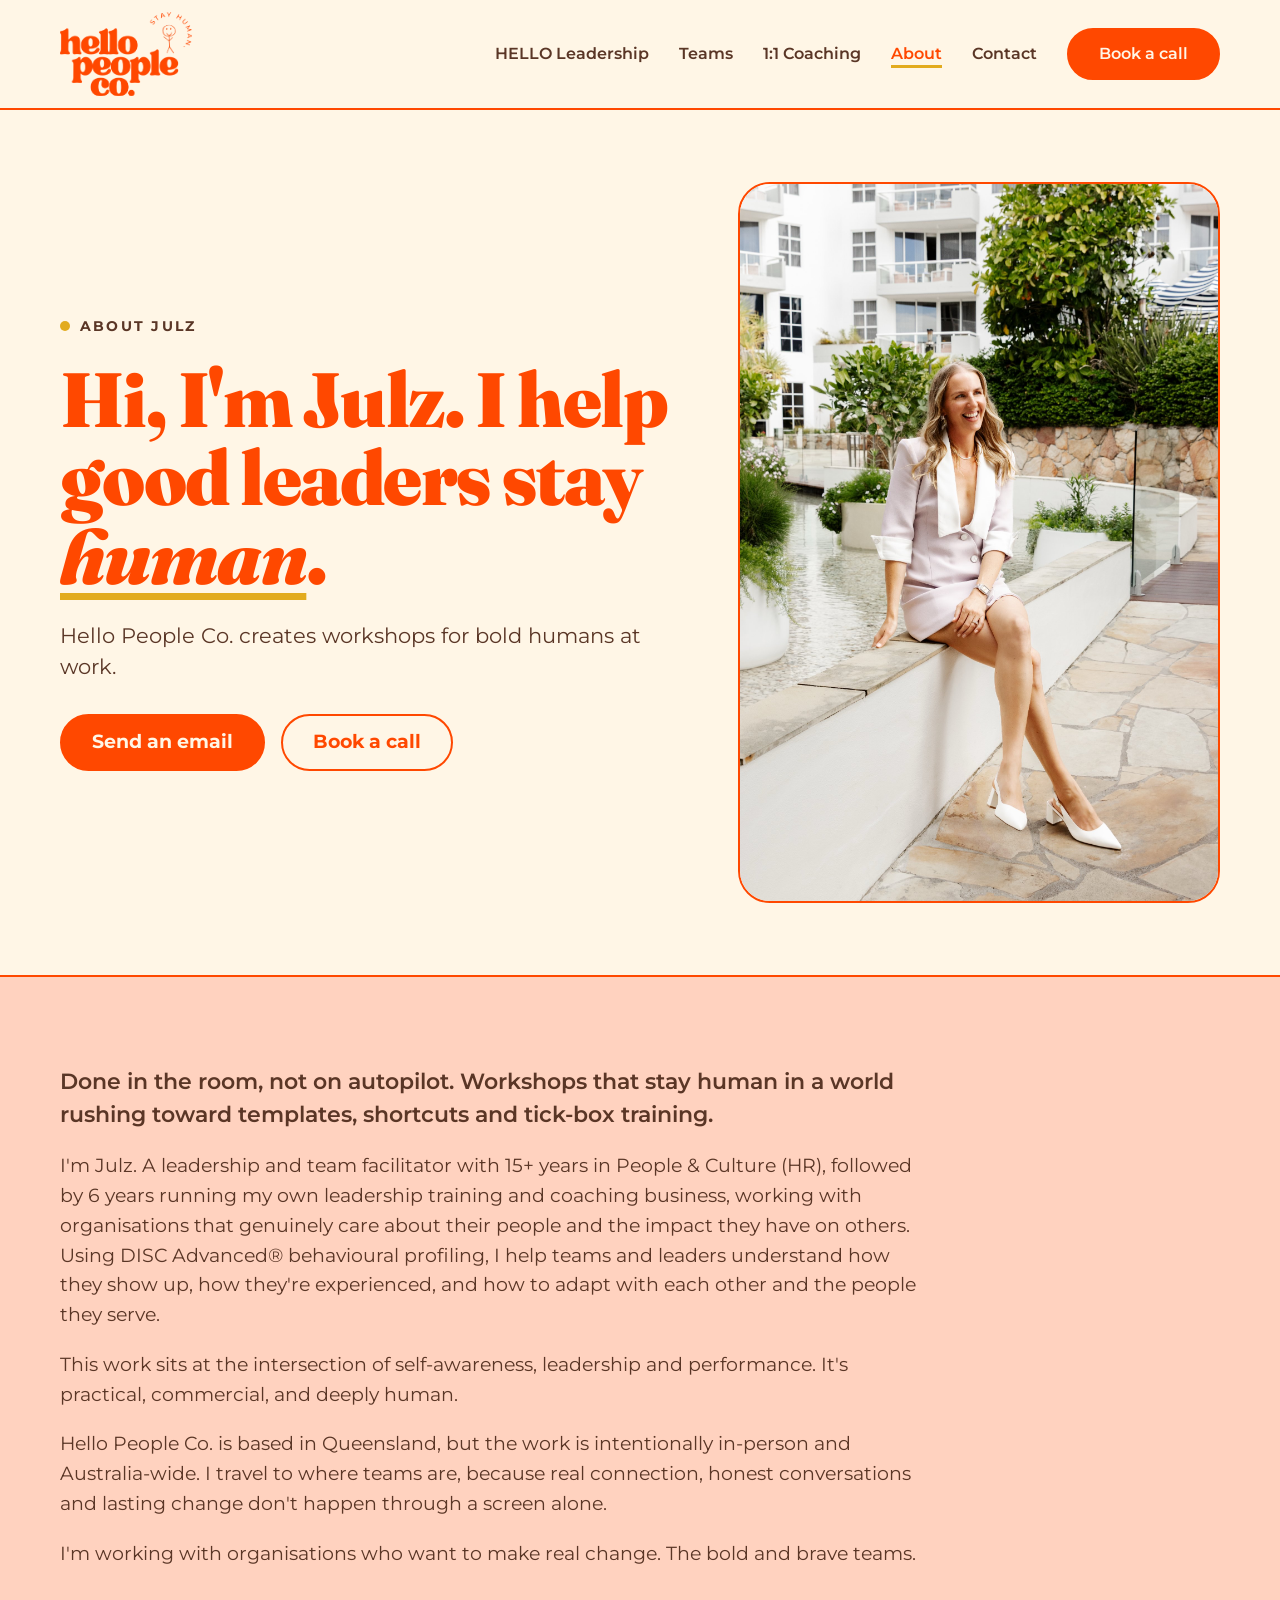
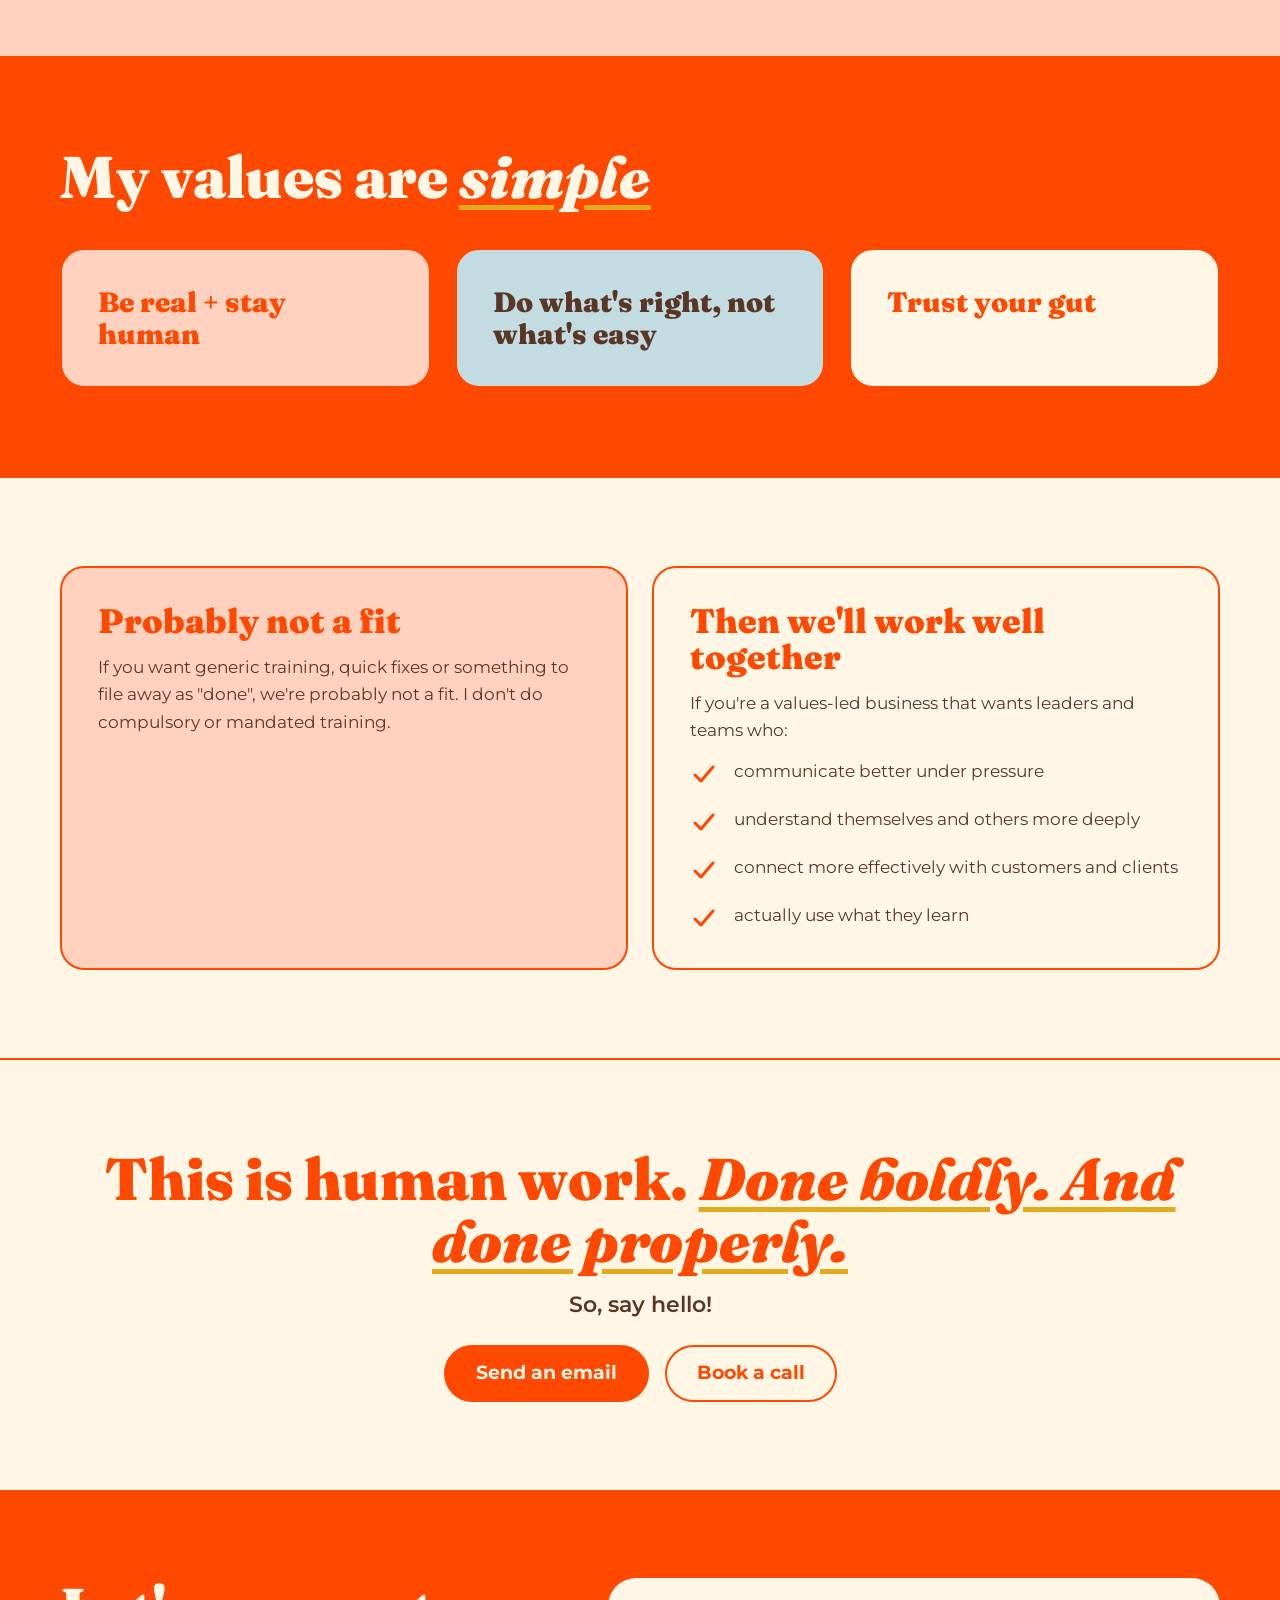
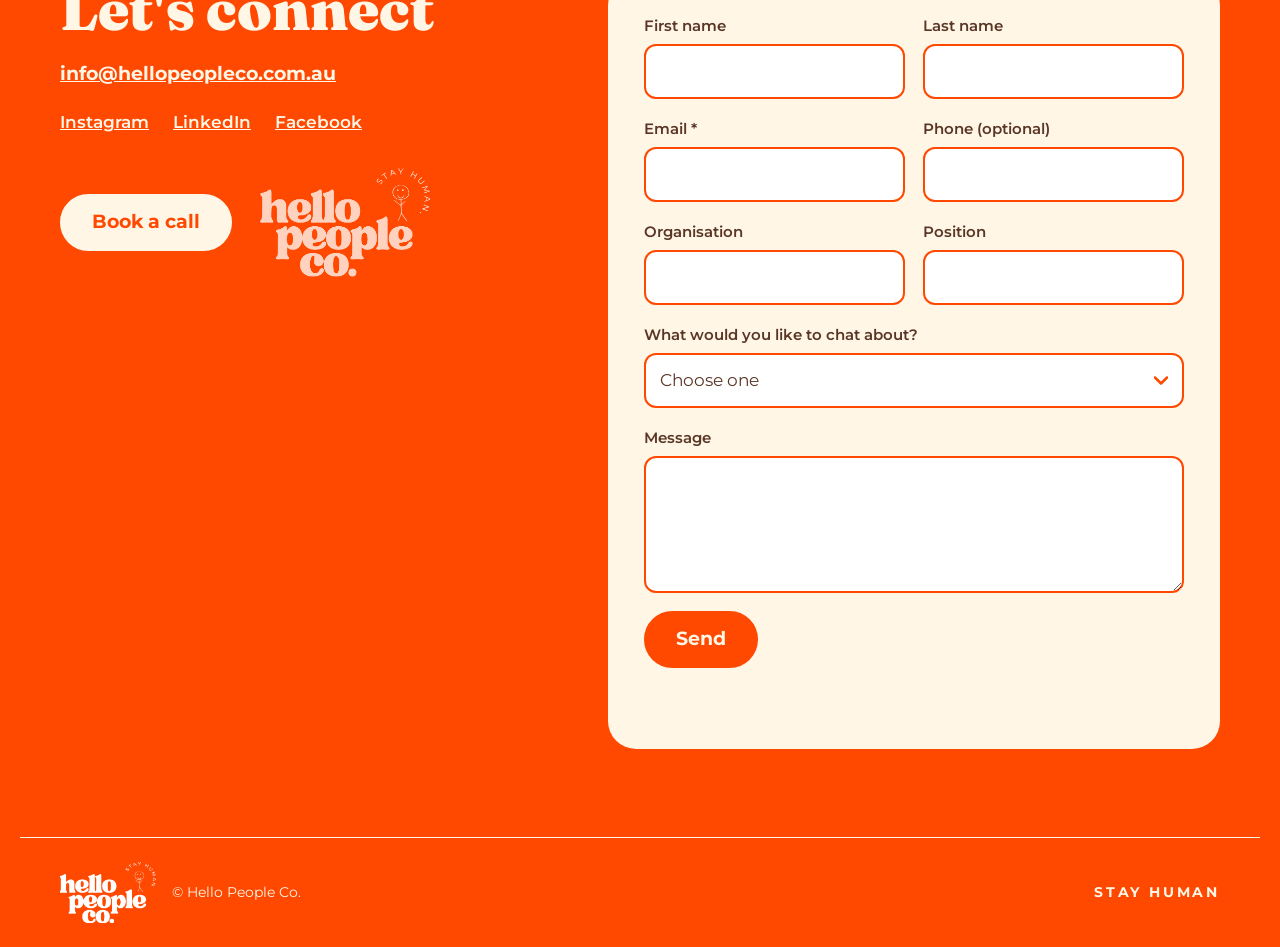
==== commit c1df938e: "Headlines for HELLO Leadership, coaching and about; add 'stakes' lines to inner pages Co-Authored-By" ====
--- a/about.html
+++ b/about.html
@@ -38,7 +38,7 @@
 <div class="hero-grid">
 <div class="hero-text">
 <p class="eyebrow">About Julz</p>
-<h1>Meet Julz.</h1>
+<h1>Hi, I'm Julz. I help good leaders stay <em>human</em>.</h1>
 <p class="lede">Hello People Co. creates workshops for bold humans at work.</p>
 <div class="btn-row"><a class="btn" href="mailto:info@hellopeopleco.com.au">Send an email</a><a class="btn btn--secondary" href="https://calendar.app.google/rN4LzEFnqo8xVcpdA" rel="noopener">Book a call</a></div>
 </div>
--- a/css/style.css
+++ b/css/style.css
@@ -8,7 +8,7 @@
   --cream:#fff6e6;
   --blue:#c2dce1;
   --mustard:#e2ab1e;
-  --ink:#2a1710;
+  --ink:#5a3626;
   --font-head:'Fraunces',Georgia,serif;
   --font-body:'Montserrat',Arial,sans-serif;
 }
@@ -200,6 +200,11 @@
   .hero-grid{gap:32px}
 }
 @media (max-width:700px){
+  .hero--home .wrap{padding-top:0;padding-bottom:40px}
+  .hero--home .hero-grid{gap:0}
+  .hero--home .hero-photo{order:-1;flex:1 1 100%;margin:0 -20px}
+  .hero--home .hero-photo .photo{height:min(52svh,460px);object-fit:cover;object-position:50% 10%;border-radius:0;border-width:0 0 2px 0}
+  .hero--home .hero-text{flex:1 1 100%;position:relative;margin:-36px -20px 0;padding:28px 20px 0;background:var(--cream);border-radius:28px 28px 0 0}
   body{font-size:16px}
   .wrap{padding:56px 20px;gap:28px}
   .wrap--tight{padding-top:48px;padding-bottom:48px}
@@ -226,3 +231,13 @@
 .blue-word{color:var(--blue);text-decoration:none}
 
 .field select{appearance:none;-webkit-appearance:none;background-image:url("data:image/svg+xml,%3Csvg xmlns='http://www.w3.org/2000/svg' width='14' height='9' viewBox='0 0 14 9' fill='none' stroke='%23ff4800' stroke-width='2.5' stroke-linecap='round' stroke-linejoin='round'%3E%3Cpath d='M1 1.5l6 6 6-6'/%3E%3C/svg%3E");background-repeat:no-repeat;background-position:right 14px center;padding-right:40px}
+
+/* Photo + silent video loops */
+.media-row{display:flex;flex-wrap:wrap;gap:24px;align-items:stretch}
+.media-row>*{min-width:0}
+.media-row .media-main{flex:3 1 460px;height:100%;object-fit:cover}
+.media-row .loop{flex:1 1 200px;display:flex}
+.media-row--pair .photo{flex:1 1 280px;height:auto}
+.media-row--pair .loop{flex:1 1 280px}
+.loop video{width:100%;height:100%;object-fit:cover;border:2px solid var(--orange);border-radius:24px;background:var(--peach);display:block}
+@media (max-width:700px){.media-row{gap:18px}.loop video{aspect-ratio:9/16;height:auto}}
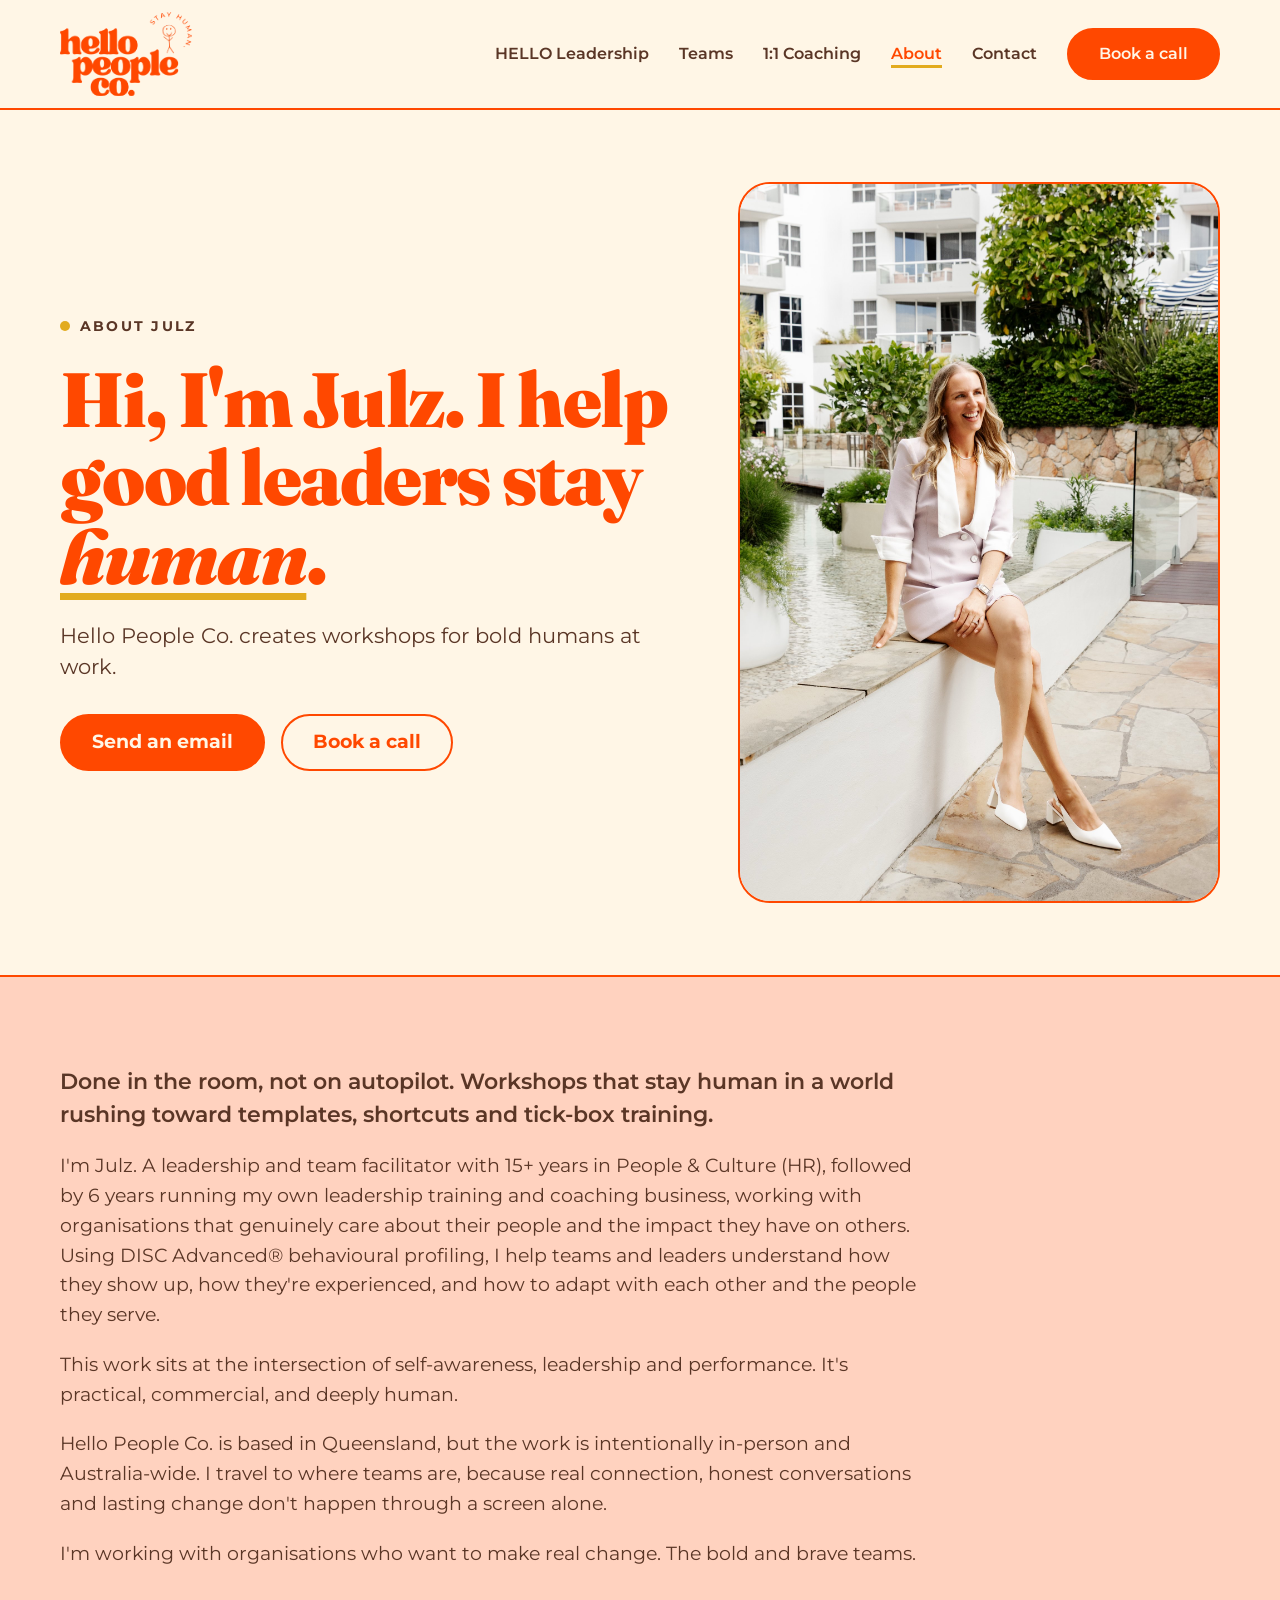
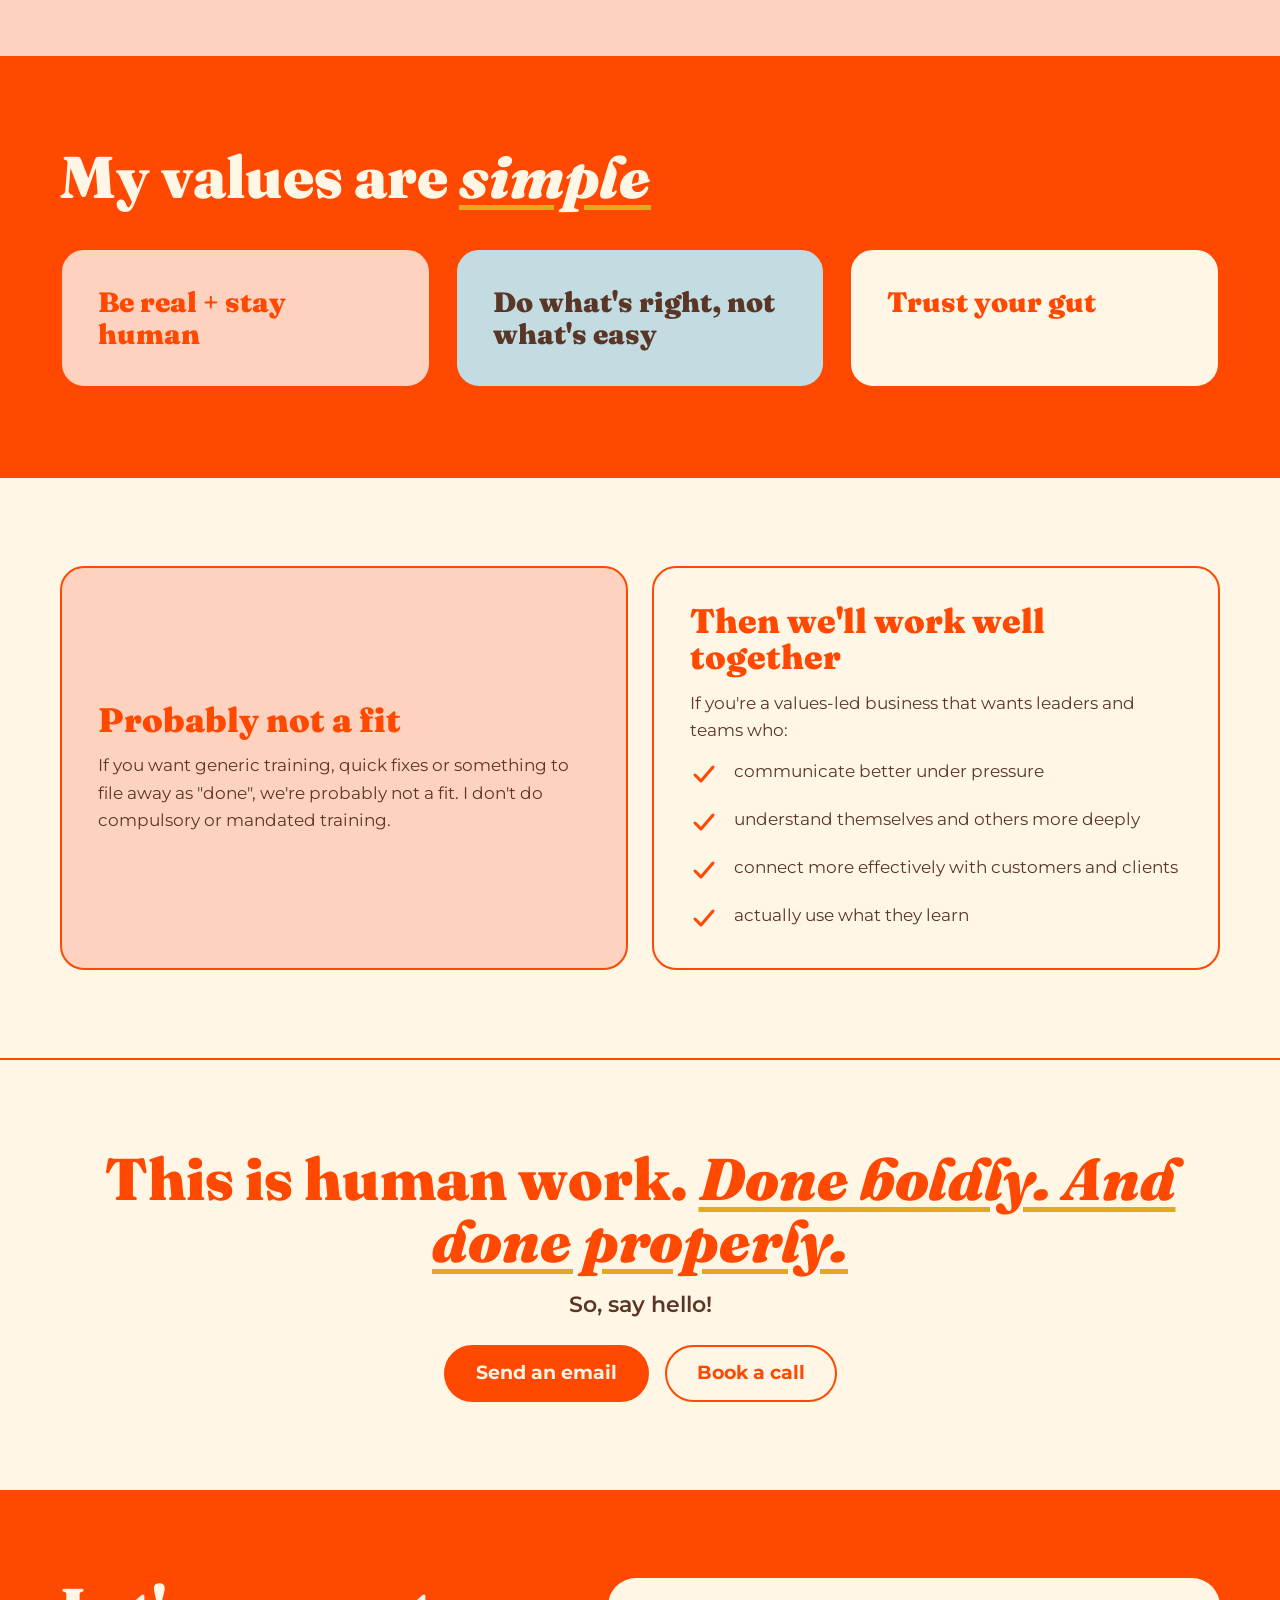
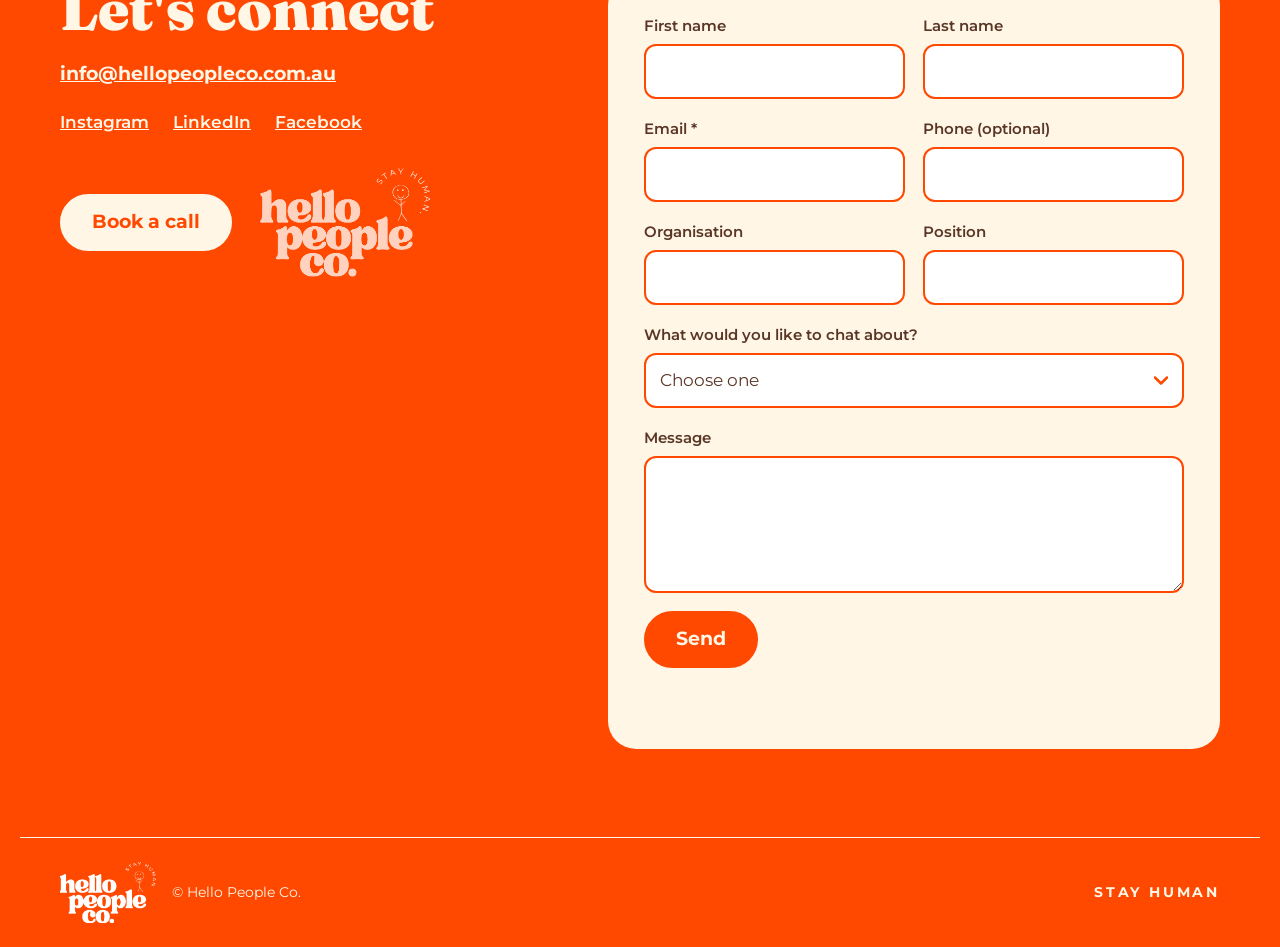
==== commit 978fe85a: "About: vertically centre the 'Probably not a fit' card text Co-Authored-By: Claude Sonnet 5.5 <norep" ====
--- a/about.html
+++ b/about.html
@@ -69,7 +69,7 @@
 <section class="band band--cream">
 <div class="wrap">
 <div class="row row--2 row--stretch">
-<div class="card card--peach card--lg"><h2>Probably not a fit</h2><p>If you want generic training, quick fixes or something to file away as "done", we're probably not a fit. I don't do compulsory or mandated training.</p></div>
+<div class="card card--peach card--lg card--vcenter"><h2>Probably not a fit</h2><p>If you want generic training, quick fixes or something to file away as "done", we're probably not a fit. I don't do compulsory or mandated training.</p></div>
 <div class="card card--lg"><h2>Then we'll work well together</h2><p>If you're a values-led business that wants leaders and teams who:</p><ul class="list"><li><svg class="icon" viewBox="0 0 28 28" fill="none" stroke="currentColor" stroke-width="3" stroke-linecap="round" stroke-linejoin="round" aria-hidden="true"><path d="M5 15l6 6L23 7"/></svg><span>communicate better under pressure</span></li><li><svg class="icon" viewBox="0 0 28 28" fill="none" stroke="currentColor" stroke-width="3" stroke-linecap="round" stroke-linejoin="round" aria-hidden="true"><path d="M5 15l6 6L23 7"/></svg><span>understand themselves and others more deeply</span></li><li><svg class="icon" viewBox="0 0 28 28" fill="none" stroke="currentColor" stroke-width="3" stroke-linecap="round" stroke-linejoin="round" aria-hidden="true"><path d="M5 15l6 6L23 7"/></svg><span>connect more effectively with customers and clients</span></li><li><svg class="icon" viewBox="0 0 28 28" fill="none" stroke="currentColor" stroke-width="3" stroke-linecap="round" stroke-linejoin="round" aria-hidden="true"><path d="M5 15l6 6L23 7"/></svg><span>actually use what they learn</span></li></ul></div>
 </div>
 </div>
--- a/css/style.css
+++ b/css/style.css
@@ -116,6 +116,7 @@
 .card--blue{background:var(--blue)}
 .card--orange{background:var(--orange);color:var(--cream)}
 .card--lg{padding:36px}
+.card--vcenter{justify-content:center}
 .card--sm{padding:28px}
 .card--row{flex-direction:row;align-items:flex-start;gap:16px}
 .card--bare{background:transparent;border:0;padding:8px 0}
